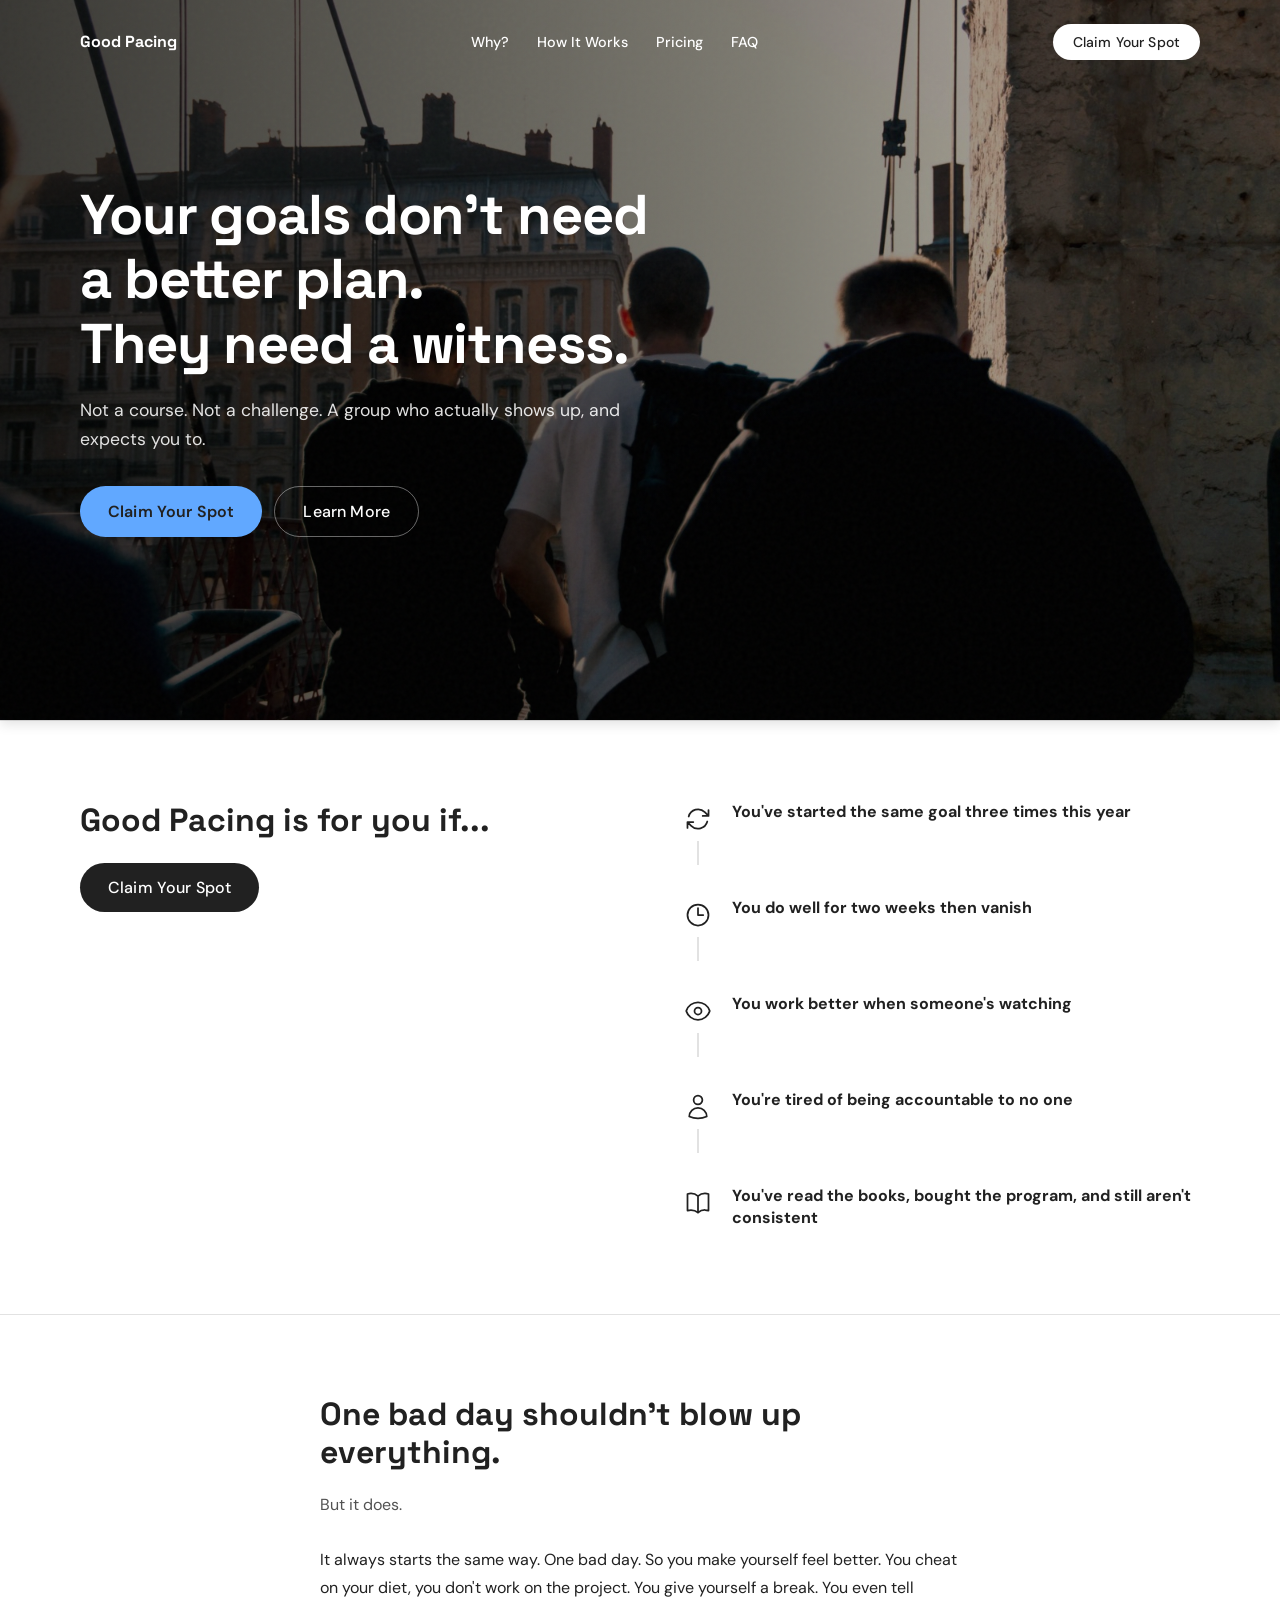
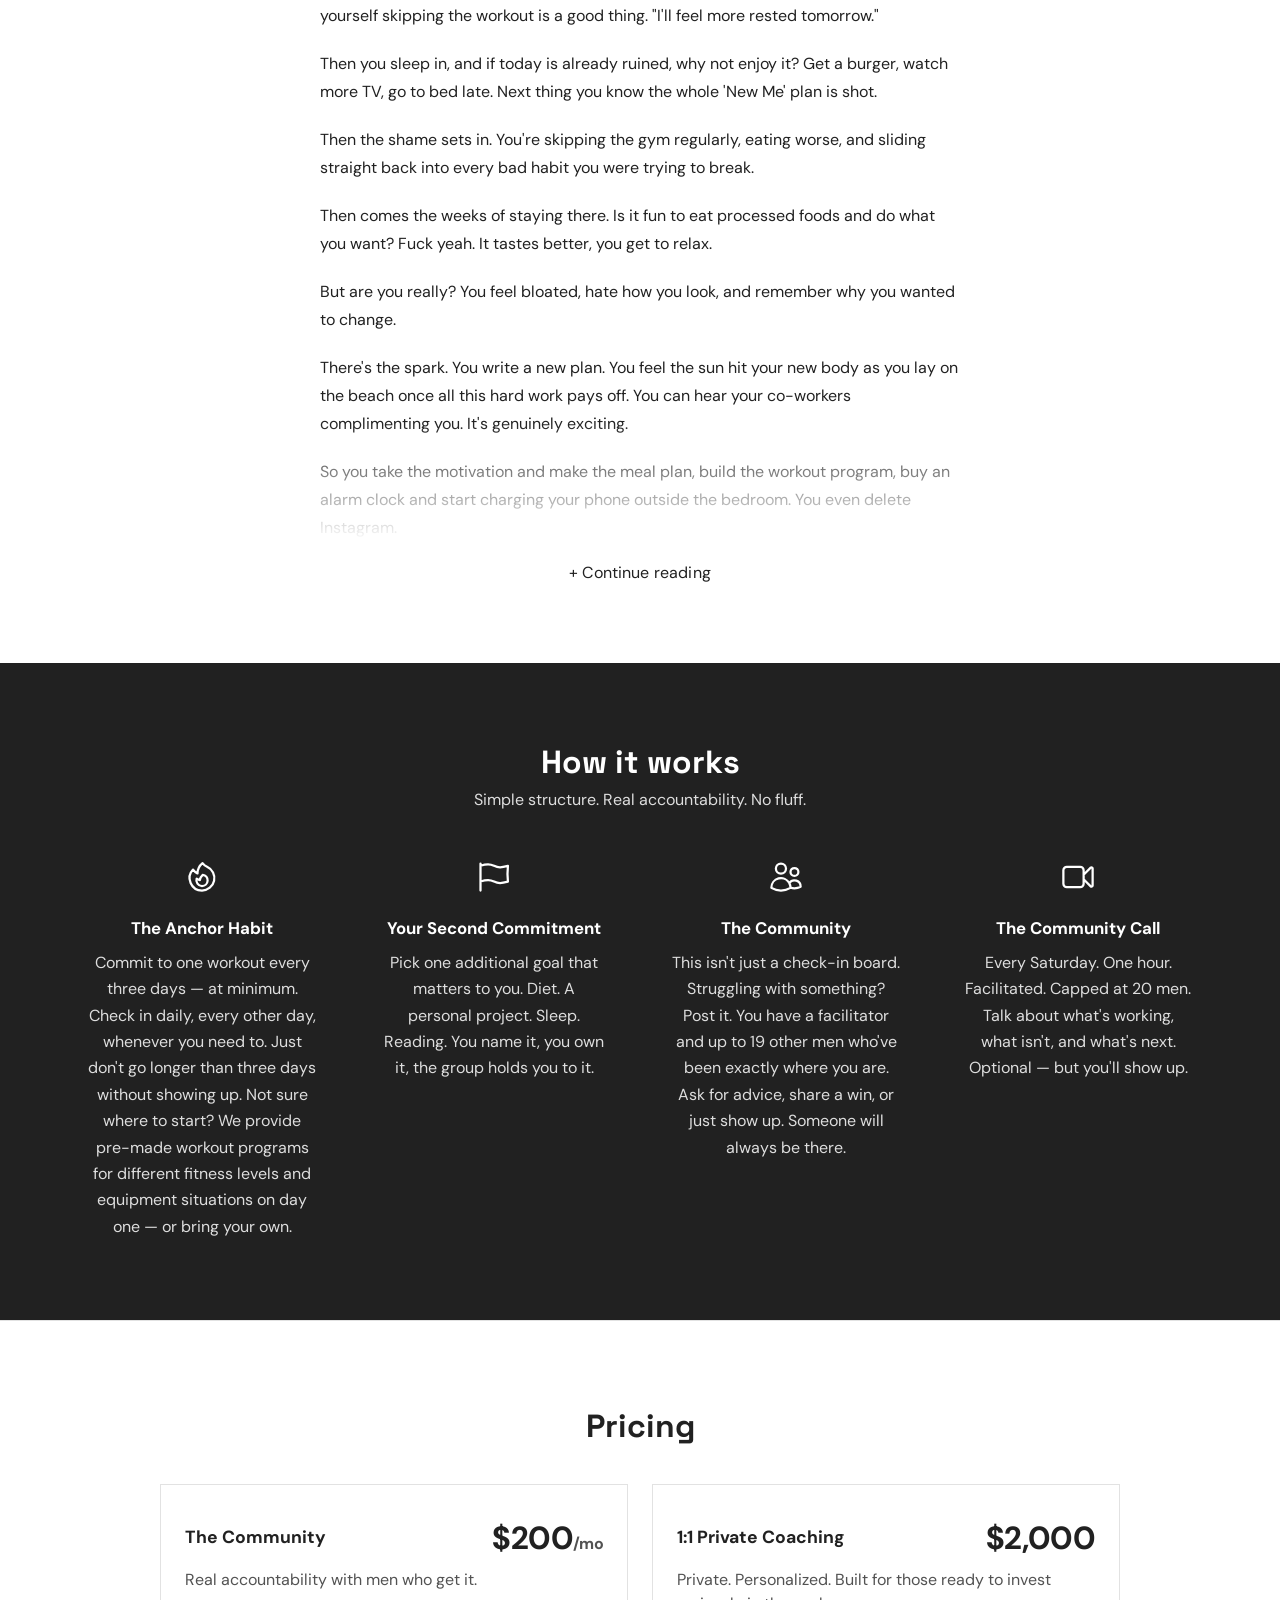
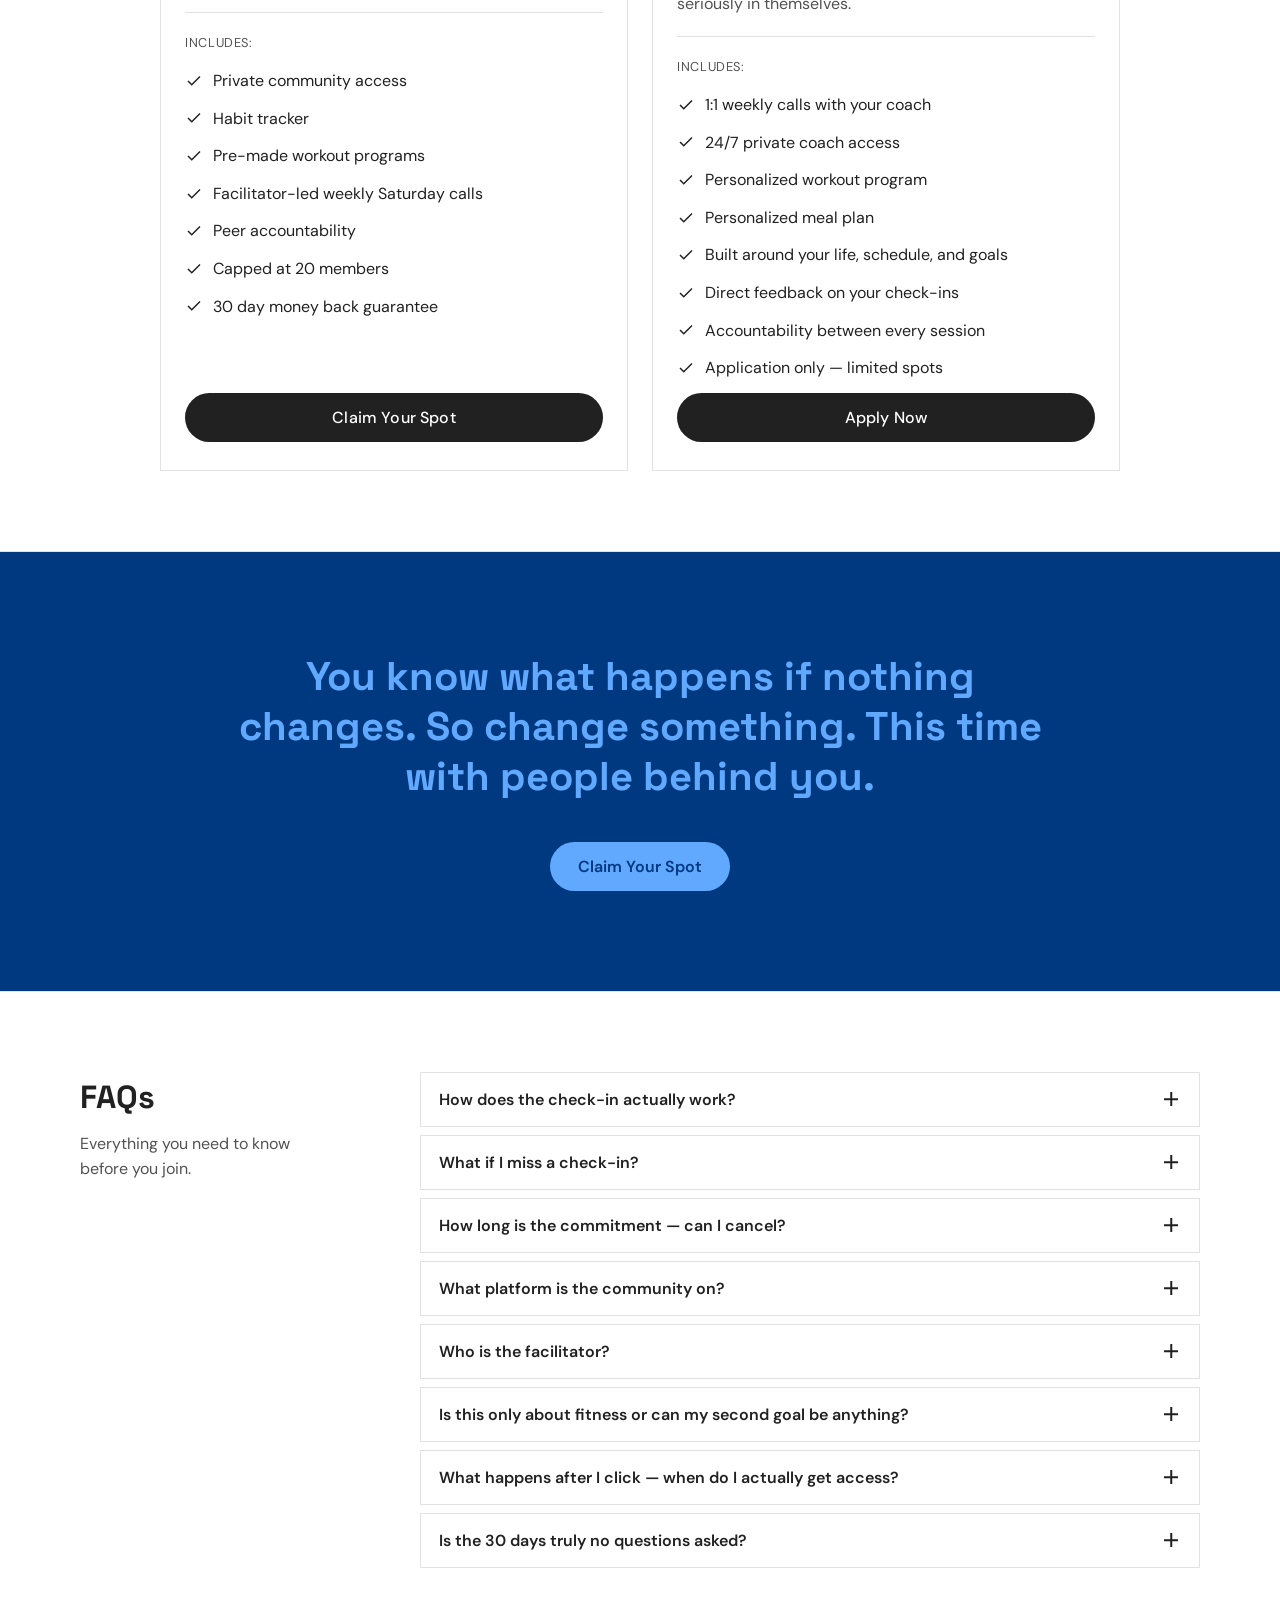
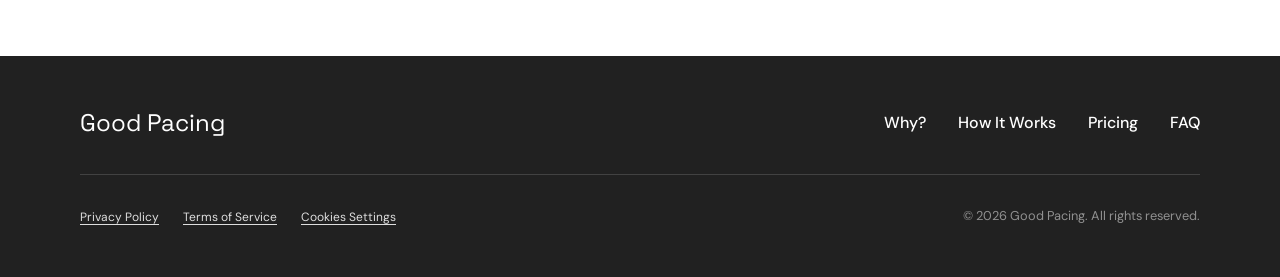
==== index.html @ cc2af232 "Optimize hero image for page speed - compressed desktop/mobile versions Co-Authored-By: Claude Sonne" ====
<!DOCTYPE html>
<html lang="en">
<head>
<meta charset="UTF-8">
<meta name="viewport" content="width=device-width, initial-scale=1.0">
<title>Good Pacing</title>
<link rel="preconnect" href="https://fonts.googleapis.com">
<link rel="preconnect" href="https://fonts.gstatic.com" crossorigin>
<link href="https://fonts.googleapis.com/css2?family=DM+Sans:wght@400;500;700&family=Space+Grotesk:wght@500;600;700&display=swap" rel="stylesheet">
<link rel="icon" type="image/svg+xml" href="favicon.svg">
<link rel="preload" as="image" href="resources/images/hero-mobile.jpg" media="(max-width: 767px)">
<link rel="preload" as="image" href="resources/images/hero-desktop.jpg" media="(min-width: 768px)">
<link rel="stylesheet" href="resources/css/styles.css">
<!-- Google tag (gtag.js) -->
<script async src="https://www.googletagmanager.com/gtag/js?id=G-M9TCWKXNFJ"></script>
<script>
  window.dataLayer = window.dataLayer || [];
  function gtag(){dataLayer.push(arguments);}
  gtag('js', new Date());
  gtag('config', 'G-M9TCWKXNFJ');
</script>
<!-- Meta Pixel Code -->
<script>
!function(f,b,e,v,n,t,s)
{if(f.fbq)return;n=f.fbq=function(){n.callMethod?
n.callMethod.apply(n,arguments):n.queue.push(arguments)};
if(!f._fbq)f._fbq=n;n.push=n;n.loaded=!0;n.version='2.0';
n.queue=[];t=b.createElement(e);t.async=!0;
t.src=v;s=b.getElementsByTagName(e)[0];
s.parentNode.insertBefore(t,s)}(window, document,'script',
'https://connect.facebook.net/en_US/fbevents.js');
fbq('init', '920883820652395');
fbq('track', 'PageView');
</script>
<noscript><img height="1" width="1" style="display:none"
src="https://www.facebook.com/tr?id=920883820652395&ev=PageView&noscript=1"
/></noscript>
<!-- End Meta Pixel Code -->
</head>
<body>

<!-- ========== NAV ========== -->
<nav class="navbar" id="navbar">
  <div class="navbar-inner">
    <div class="navbar-logo">Good Pacing</div>
    <ul class="navbar-links">
      <li><a href="#why">Why?</a></li>
      <li><a href="#how-it-works">How It Works</a></li>
      <li><a href="#pricing">Pricing</a></li>
      <li><a href="#faq">FAQ</a></li>
    </ul>
    <button class="btn-primary navbar-cta scroll-to-pricing">Claim Your Spot</button>
    <button class="navbar-hamburger" id="navHamburger" aria-label="Open menu">
      <span></span><span></span><span></span>
    </button>
  </div>
</nav>

<!-- ========== MOBILE NAV DRAWER ========== -->
<div class="nav-drawer" id="navDrawer">
  <button class="nav-drawer-close" id="navDrawerClose" aria-label="Close menu">
    <svg viewBox="0 0 24 24" fill="none" stroke="currentColor" stroke-width="2"><line x1="18" y1="6" x2="6" y2="18"/><line x1="6" y1="6" x2="18" y2="18"/></svg>
  </button>
  <ul class="nav-drawer-links">
    <li><a href="#why" class="nav-drawer-link">Why?</a></li>
    <li><a href="#how-it-works" class="nav-drawer-link">How It Works</a></li>
    <li><a href="#pricing" class="nav-drawer-link">Pricing</a></li>
    <li><a href="#faq" class="nav-drawer-link">FAQ</a></li>
  </ul>
</div>
<div class="nav-overlay" id="navOverlay"></div>

<!-- ========== HERO ========== -->
<section class="hero" id="top">
  <div class="hero-content">
    <h1>Your goals don't need a better plan.<br>They need a witness.</h1>
    <p>Not a course. Not a challenge. A group who actually shows up, and expects you to.</p>
    <div class="hero-buttons">
      <button class="btn-primary scroll-to-pricing">Claim Your Spot</button>
      <button class="btn-secondary">Learn More</button>
    </div>
  </div>
</section>

<!-- ========== THIS IS FOR YOU IF ========== -->
<section class="for-you">
  <div class="for-you-left">
    <h2>Good Pacing is for you if...</h2>
    <button class="btn-primary scroll-to-pricing">Claim Your Spot</button>
  </div>
  <div class="for-you-right">
  <div class="for-you-item">
    <div class="for-you-icon-col">
      <div class="for-you-icon">
        <svg viewBox="0 0 24 24" fill="none" stroke="currentColor" stroke-width="1.5"><path stroke-linecap="round" stroke-linejoin="round" d="M16.023 9.348h4.992v-.001M2.985 19.644v-4.992m0 0h4.992m-4.993 0l3.181 3.183a8.25 8.25 0 0013.803-3.7M4.031 9.865a8.25 8.25 0 0113.803-3.7l3.181 3.182m0-4.991v4.99"/></svg>
      </div>
      <div class="for-you-line"></div>
    </div>
    <div class="for-you-text">
      <h3>You've started the same goal three times this year</h3>
    </div>
  </div>

  <div class="for-you-item">
    <div class="for-you-icon-col">
      <div class="for-you-icon">
        <svg viewBox="0 0 24 24" fill="none" stroke="currentColor" stroke-width="1.5"><path stroke-linecap="round" stroke-linejoin="round" d="M12 6v6h4.5m4.5 0a9 9 0 11-18 0 9 9 0 0118 0z"/></svg>
      </div>
      <div class="for-you-line"></div>
    </div>
    <div class="for-you-text">
      <h3>You do well for two weeks then vanish</h3>
    </div>
  </div>

  <div class="for-you-item">
    <div class="for-you-icon-col">
      <div class="for-you-icon">
        <svg viewBox="0 0 24 24" fill="none" stroke="currentColor" stroke-width="1.5"><path stroke-linecap="round" stroke-linejoin="round" d="M2.036 12.322a1.012 1.012 0 010-.639C3.423 7.51 7.36 4.5 12 4.5c4.638 0 8.573 3.007 9.963 7.178.07.207.07.431 0 .639C20.577 16.49 16.64 19.5 12 19.5c-4.638 0-8.573-3.007-9.963-7.178z"/><path stroke-linecap="round" stroke-linejoin="round" d="M15 12a3 3 0 11-6 0 3 3 0 016 0z"/></svg>
      </div>
      <div class="for-you-line"></div>
    </div>
    <div class="for-you-text">
      <h3>You work better when someone's watching</h3>
    </div>
  </div>

  <div class="for-you-item">
    <div class="for-you-icon-col">
      <div class="for-you-icon">
        <svg viewBox="0 0 24 24" fill="none" stroke="currentColor" stroke-width="1.5"><path stroke-linecap="round" stroke-linejoin="round" d="M15.75 6a3.75 3.75 0 11-7.5 0 3.75 3.75 0 017.5 0zM4.501 20.118a7.5 7.5 0 0114.998 0A17.933 17.933 0 0112 21.75c-2.676 0-5.216-.584-7.499-1.632z"/></svg>
      </div>
      <div class="for-you-line"></div>
    </div>
    <div class="for-you-text">
      <h3>You're tired of being accountable to no one</h3>
    </div>
  </div>

  <div class="for-you-item">
    <div class="for-you-icon-col">
      <div class="for-you-icon">
        <svg viewBox="0 0 24 24" fill="none" stroke="currentColor" stroke-width="1.5"><path stroke-linecap="round" stroke-linejoin="round" d="M12 6.042A8.967 8.967 0 006 3.75c-1.052 0-2.062.18-3 .512v14.25A8.987 8.987 0 016 18c2.305 0 4.408.867 6 2.292m0-14.25a8.966 8.966 0 016-2.292c1.052 0 2.062.18 3 .512v14.25A8.987 8.987 0 0018 18a8.967 8.967 0 00-6 2.292m0-14.25v14.25"/></svg>
      </div>
    </div>
    <div class="for-you-text">
      <h3>You've read the books, bought the program, and still aren't consistent</h3>
    </div>
  </div>
  </div>
</section>

<!-- ========== LONG PAS ========== -->
<section class="pas" id="why">
  <h2>One bad day shouldn't blow up everything.</h2>
  <p class="pas-lead">But it does.</p>
  <div class="pas-body-wrap">
    <div class="pas-body">
      <p>It always starts the same way. One bad day. So you make yourself feel better. You cheat on your diet, you don't work on the project. You give yourself a break. You even tell yourself skipping the workout is a good thing. "I'll feel more rested tomorrow."</p>
      <p>Then you sleep in, and if today is already ruined, why not enjoy it? Get a burger, watch more TV, go to bed late. Next thing you know the whole 'New Me' plan is shot.</p>
      <p>Then the shame sets in. You're skipping the gym regularly, eating worse, and sliding straight back into every bad habit you were trying to break.</p>
      <p>Then comes the weeks of staying there. Is it fun to eat processed foods and do what you want? Fuck yeah. It tastes better, you get to relax.</p>
      <p>But are you really? You feel bloated, hate how you look, and remember why you wanted to change.</p>
      <p>There's the spark. You write a new plan. You feel the sun hit your new body as you lay on the beach once all this hard work pays off. You can hear your co-workers complimenting you. It's genuinely exciting.</p>
      <p>So you take the motivation and make the meal plan, build the workout program, buy an alarm clock and start charging your phone outside the bedroom. You even delete Instagram.</p>
    </div>
    <div class="pas-fade"></div>
  </div>
  <div class="pas-body-rest">
    <div class="pas-body">
      <p>You account for everything that derailed you last time. You didn't fail — you learned.</p>
      <p>It starts off great. You feel better, you're waking up early, you're reading more than ever and the scale is going down week by week. Then BOOM, your boss has a shit day and takes it out on you. Or you sleep in by accident. You celebrate too hard one weekend and can't workout. You get the flu. But surely it won't unravel again, you'll hop back on. But it does unravel, and you don't hop right back on.</p>
      <p>You collect pages of failed habit trackers, put the weight back on, lose the strength, have more self-help books than you'd ever admit. What did this 'New Plan' get you besides a deep animosity toward your own potential.</p>
      <p>You don't blame anyone else, you take responsibility, but that doesn't make the shame smaller. You're still angry. Still frustrated. Still on the same hamster wheel.</p>
      <p>And the worst part? If you got that spark again — and you will — will it be the same?</p>
      <p>The wheel doesn't stop because you try harder. You've proven that. It stops when you invest in yourself the right way. Not another program. Not another plan. A group that's in it with you — because they've been exactly where you are. You check in. You get called out. You help others do the same. Consistency stops being something you chase alone and starts being something you build together.</p>
    </div>
  </div>
  <button class="pas-read-more">+ Continue reading</button>
</section>

<!-- ========== HOW IT WORKS ========== -->
<section class="how-it-works" id="how-it-works">
  <h2>How it works</h2>
  <p>Simple structure. Real accountability. No fluff.</p>

  <div class="hiw-items">
  <div class="hiw-item">
    <div class="hiw-icon">
      <svg viewBox="0 0 24 24" fill="none" stroke="currentColor" stroke-width="1.5"><path stroke-linecap="round" stroke-linejoin="round" d="M15.362 5.214A8.252 8.252 0 0112 21 8.25 8.25 0 016.038 7.048 8.287 8.287 0 009 9.6a8.983 8.983 0 013.361-6.867 8.21 8.21 0 003 2.48z"/><path stroke-linecap="round" stroke-linejoin="round" d="M12 18a3.75 3.75 0 00.495-7.467 5.99 5.99 0 00-1.925 3.546 5.974 5.974 0 01-2.133-1A3.75 3.75 0 0012 18z"/></svg>
    </div>
    <h3>The Anchor Habit</h3>
    <p>Commit to one workout every three days — at minimum. Check in daily, every other day, whenever you need to. Just don't go longer than three days without showing up. Not sure where to start? We provide pre-made workout programs for different fitness levels and equipment situations on day one — or bring your own.</p>
  </div>

  <div class="hiw-item">
    <div class="hiw-icon">
      <svg viewBox="0 0 24 24" fill="none" stroke="currentColor" stroke-width="1.5"><path stroke-linecap="round" stroke-linejoin="round" d="M3 3v1.5M3 21v-6m0 0l2.77-.693a9 9 0 016.208.682l.108.054a9 9 0 006.086.71l3.114-.732a48.524 48.524 0 01-.005-10.499l-3.11.732a9 9 0 01-6.085-.711l-.108-.054a9 9 0 00-6.208-.682L3 4.5M3 15V4.5"/></svg>
    </div>
    <h3>Your Second Commitment</h3>
    <p>Pick one additional goal that matters to you. Diet. A personal project. Sleep. Reading. You name it, you own it, the group holds you to it.</p>
  </div>

  <div class="hiw-item">
    <div class="hiw-icon">
      <svg viewBox="0 0 24 24" fill="none" stroke="currentColor" stroke-width="1.5"><path stroke-linecap="round" stroke-linejoin="round" d="M15 19.128a9.38 9.38 0 002.625.372 9.337 9.337 0 004.121-.952 4.125 4.125 0 00-7.533-2.493M15 19.128v-.003c0-1.113-.285-2.16-.786-3.07M15 19.128v.106A12.318 12.318 0 018.624 21c-2.331 0-4.512-.645-6.374-1.766l-.001-.109a6.375 6.375 0 0111.964-3.07M12 6.375a3.375 3.375 0 11-6.75 0 3.375 3.375 0 016.75 0zm8.25 2.25a2.625 2.625 0 11-5.25 0 2.625 2.625 0 015.25 0z"/></svg>
    </div>
    <h3>The Community</h3>
    <p>This isn't just a check-in board. Struggling with something? Post it. You have a facilitator and up to 19 other men who've been exactly where you are. Ask for advice, share a win, or just show up. Someone will always be there.</p>
  </div>

  <div class="hiw-item">
    <div class="hiw-icon">
      <svg viewBox="0 0 24 24" fill="none" stroke="currentColor" stroke-width="1.5"><path stroke-linecap="round" d="M15.75 10.5l4.72-4.72a.75.75 0 011.28.53v11.38a.75.75 0 01-1.28.53l-4.72-4.72M4.5 18.75h9a2.25 2.25 0 002.25-2.25v-9a2.25 2.25 0 00-2.25-2.25h-9A2.25 2.25 0 002.25 7.5v9a2.25 2.25 0 002.25 2.25z"/></svg>
    </div>
    <h3>The Community Call</h3>
    <p>Every Saturday. One hour. Facilitated. Capped at 20 men. Talk about what's working, what isn't, and what's next. Optional — but you'll show up.</p>
  </div>
  </div>
</section>

<!-- ========== PRICING ========== -->
<section class="pricing" id="pricing">
  <h2>Pricing</h2>

  <div class="pricing-cards">
  <div class="pricing-card">
    <div class="pricing-card-header">
      <h3>The Community</h3>
      <div class="pricing-card-price">$200<span>/mo</span></div>
    </div>
    <p>Real accountability with men who get it.</p>
    <div class="pricing-divider"></div>
    <div class="includes-label">Includes:</div>
    <div class="pricing-feature">
      <svg viewBox="0 0 24 24" fill="none" stroke="currentColor" stroke-width="2"><polyline points="20 6 9 17 4 12"/></svg>
      Private community access
    </div>
    <div class="pricing-feature">
      <svg viewBox="0 0 24 24" fill="none" stroke="currentColor" stroke-width="2"><polyline points="20 6 9 17 4 12"/></svg>
      Habit tracker
    </div>
    <div class="pricing-feature">
      <svg viewBox="0 0 24 24" fill="none" stroke="currentColor" stroke-width="2"><polyline points="20 6 9 17 4 12"/></svg>
      Pre-made workout programs
    </div>
    <div class="pricing-feature">
      <svg viewBox="0 0 24 24" fill="none" stroke="currentColor" stroke-width="2"><polyline points="20 6 9 17 4 12"/></svg>
      Facilitator-led weekly Saturday calls
    </div>
    <div class="pricing-feature">
      <svg viewBox="0 0 24 24" fill="none" stroke="currentColor" stroke-width="2"><polyline points="20 6 9 17 4 12"/></svg>
      Peer accountability
    </div>
    <div class="pricing-feature">
      <svg viewBox="0 0 24 24" fill="none" stroke="currentColor" stroke-width="2"><polyline points="20 6 9 17 4 12"/></svg>
      Capped at 20 members
    </div>
    <div class="pricing-feature">
      <svg viewBox="0 0 24 24" fill="none" stroke="currentColor" stroke-width="2"><polyline points="20 6 9 17 4 12"/></svg>
      30 day money back guarantee
    </div>
    <button class="btn-primary" id="communityClaimBtn">Claim Your Spot</button>
  </div>

  <div class="pricing-card">
    <div class="pricing-card-header">
      <h3>1:1 Private Coaching</h3>
      <div class="pricing-card-price">$2,000</div>
    </div>
    <p>Private. Personalized. Built for those ready to invest seriously in themselves.</p>
    <div class="pricing-divider"></div>
    <div class="includes-label">Includes:</div>
    <div class="pricing-feature">
      <svg viewBox="0 0 24 24" fill="none" stroke="currentColor" stroke-width="2"><polyline points="20 6 9 17 4 12"/></svg>
      1:1 weekly calls with your coach
    </div>
    <div class="pricing-feature">
      <svg viewBox="0 0 24 24" fill="none" stroke="currentColor" stroke-width="2"><polyline points="20 6 9 17 4 12"/></svg>
      24/7 private coach access
    </div>
    <div class="pricing-feature">
      <svg viewBox="0 0 24 24" fill="none" stroke="currentColor" stroke-width="2"><polyline points="20 6 9 17 4 12"/></svg>
      Personalized workout program
    </div>
    <div class="pricing-feature">
      <svg viewBox="0 0 24 24" fill="none" stroke="currentColor" stroke-width="2"><polyline points="20 6 9 17 4 12"/></svg>
      Personalized meal plan
    </div>
    <div class="pricing-feature">
      <svg viewBox="0 0 24 24" fill="none" stroke="currentColor" stroke-width="2"><polyline points="20 6 9 17 4 12"/></svg>
      Built around your life, schedule, and goals
    </div>
    <div class="pricing-feature">
      <svg viewBox="0 0 24 24" fill="none" stroke="currentColor" stroke-width="2"><polyline points="20 6 9 17 4 12"/></svg>
      Direct feedback on your check-ins
    </div>
    <div class="pricing-feature">
      <svg viewBox="0 0 24 24" fill="none" stroke="currentColor" stroke-width="2"><polyline points="20 6 9 17 4 12"/></svg>
      Accountability between every session
    </div>
    <div class="pricing-feature">
      <svg viewBox="0 0 24 24" fill="none" stroke="currentColor" stroke-width="2"><polyline points="20 6 9 17 4 12"/></svg>
      Application only — limited spots
    </div>
    <button class="btn-primary" id="coachingApplyBtn">Apply Now</button>
  </div>
  </div>
</section>

<!-- ========== FINAL CTA ========== -->
<section class="final-cta">
  <div class="final-cta-inner">
    <h2>You know what happens if nothing changes. So change something. This time with people behind you.</h2>
    <div class="final-cta-buttons">
      <button class="btn-cta" id="ctaClaimBtn">Claim Your Spot</button>
      <button class="btn-cta-secondary">Learn More</button>
    </div>
  </div>
</section>

<!-- ========== FAQ ========== -->
<section class="faq" id="faq">
  <div class="faq-left">
    <h2>FAQs</h2>
    <p>Everything you need to know before you join.</p>
  </div>
  <div class="faq-right">
  <div class="faq-item">
    <button class="faq-question">
      How does the check-in actually work?
      <span class="faq-icon"></span>
    </button>
    <div class="faq-answer">
      <p>You post in the private community every three days — minimum. Share your workout, your progress on your second goal, or just show up. Daily check-ins are encouraged.</p>
    </div>
  </div>

  <div class="faq-item">
    <button class="faq-question">
      What if I miss a check-in?
      <span class="faq-icon"></span>
    </button>
    <div class="faq-answer">
      <p>Someone will notice. That's the point. The facilitator and your peers will call it out — not to shame you, but because that's what you signed up for.</p>
    </div>
  </div>

  <div class="faq-item">
    <button class="faq-question">
      How long is the commitment — can I cancel?
      <span class="faq-icon"></span>
    </button>
    <div class="faq-answer">
      <p>Month to month. No contracts. Cancel anytime. We do ask that you give it a real shot before you decide.</p>
    </div>
  </div>

  <div class="faq-item">
    <button class="faq-question">
      What platform is the community on?
      <span class="faq-icon"></span>
    </button>
    <div class="faq-answer">
      <p>A private community platform. Details shared on day one after you join.</p>
    </div>
  </div>

  <div class="faq-item">
    <button class="faq-question">
      Who is the facilitator?
      <span class="faq-icon"></span>
    </button>
    <div class="faq-answer">
      <p>A real person — not a bot, not an algorithm. Details on your facilitator are shared when your cohort opens.</p>
    </div>
  </div>

  <div class="faq-item">
    <button class="faq-question">
      Is this only about fitness or can my second goal be anything?
      <span class="faq-icon"></span>
    </button>
    <div class="faq-answer">
      <p>Fitness is the anchor habit. Your second goal is entirely yours — diet, a project, reading, sleep, whatever matters most to you right now.</p>
    </div>
  </div>

  <div class="faq-item">
    <button class="faq-question">
      What happens after I click — when do I actually get access?
      <span class="faq-icon"></span>
    </button>
    <div class="faq-answer">
      <p>You'll be added to the waitlist and contacted personally when the next cohort opens.</p>
    </div>
  </div>

  <div class="faq-item">
    <button class="faq-question">
      Is the 30 days truly no questions asked?
      <span class="faq-icon"></span>
    </button>
    <div class="faq-answer">
      <p>Yes. If it's not for you in the first 30 days, we'll refund you. No hoops.</p>
    </div>
  </div>

  </div>
</section>

<!-- ========== FOOTER ========== -->
<footer class="footer">
  <div class="footer-top">
    <div class="footer-logo">Good Pacing</div>
    <ul class="footer-links">
      <li><a href="#why">Why?</a></li>
      <li><a href="#how-it-works">How It Works</a></li>
      <li><a href="#pricing">Pricing</a></li>
      <li><a href="#faq">FAQ</a></li>
    </ul>

  </div>
  <div class="footer-divider"></div>
  <div class="footer-bottom">
    <ul class="footer-legal">
      <li><a href="#">Privacy Policy</a></li>
      <li><a href="#">Terms of Service</a></li>
      <li><a href="#">Cookies Settings</a></li>
    </ul>
    <p class="footer-copy">&copy; 2026 Good Pacing. All rights reserved.</p>
  </div>
</footer>

<!-- ========== COACHING MODAL ========== -->
<div class="modal-overlay" id="coachingModal">
  <div class="modal modal-coaching">
    <button class="modal-close" id="coachingModalClose">
      <svg viewBox="0 0 24 24" fill="none" stroke="currentColor" stroke-width="2"><line x1="18" y1="6" x2="6" y2="18"/><line x1="6" y1="6" x2="18" y2="18"/></svg>
    </button>
    <h3>Apply for Private Coaching.</h3>
    <p>Limited spots. We read every application personally.</p>
    <form action="https://api.web3forms.com/submit" method="POST" autocomplete="on" id="coachingForm">
      <input type="hidden" name="access_key" value="c76031ee-f8f4-4cf1-8cc1-f2952a7b16fe">
      <input type="hidden" name="redirect" value="https://www.goodpacing.com/thank-you.html">
      <div class="modal-name-row">
        <input type="text" name="first_name" placeholder="First name" autocomplete="given-name" required>
        <input type="text" name="last_name" placeholder="Last name" autocomplete="family-name" required>
      </div>
      <input type="email" name="email" placeholder="Email" autocomplete="email" required>
      <input type="tel" name="phone" placeholder="Phone" pattern="[\+\d][\d\s\-\(\)]{6,19}" title="Enter a valid phone number" autocomplete="tel" required>
      <input type="hidden" name="date_of_birth" id="dobCombined">
      <div class="modal-dob-row">
        <select id="dobDay" autocomplete="bday-day" required>
          <option value="" disabled selected>Day</option>
        </select>
        <select id="dobMonth" autocomplete="bday-month" required>
          <option value="" disabled selected>Month</option>
          <option>January</option><option>February</option><option>March</option>
          <option>April</option><option>May</option><option>June</option>
          <option>July</option><option>August</option><option>September</option>
          <option>October</option><option>November</option><option>December</option>
        </select>
        <select id="dobYear" autocomplete="bday-year" required>
          <option value="" disabled selected>Year</option>
        </select>
      </div>
      <input type="text" name="city" placeholder="City" autocomplete="address-level2" required>
      <label class="modal-label">What's the biggest thing holding you back right now?</label>
      <textarea name="holding_back" required></textarea>
      <label class="modal-label">What have you already tried and why didn't it stick?</label>
      <textarea name="already_tried" required></textarea>
      <label class="modal-label">What would success look like for you in 90 days?</label>
      <textarea name="success_90_days" required></textarea>
      <label class="modal-label">How committed are you on a scale of 1–10, and why didn't you pick a lower number?</label>
      <textarea name="commitment" required></textarea>
      <button type="submit" class="btn-primary">Submit Application</button>
    </form>
  </div>
</div>

<!-- ========== WAITLIST MODAL ========== -->
<div class="modal-overlay" id="waitlistModal">
  <div class="modal">
    <button class="modal-close" id="modalClose">
      <svg viewBox="0 0 24 24" fill="none" stroke="currentColor" stroke-width="2"><line x1="18" y1="6" x2="6" y2="18"/><line x1="6" y1="6" x2="18" y2="18"/></svg>
    </button>
    <div class="modal-form" id="modalForm">
      <h3>This cohort is full.</h3>
      <p>We're intentional with who we bring in — leave your details and you're first to know when we open again.</p>
      <form action="https://api.web3forms.com/submit" method="POST">
        <input type="hidden" name="access_key" value="a3724c7a-2ac0-4465-bc12-401c8fb7e119">
        <input type="hidden" name="redirect" value="https://www.goodpacing.com/thank-you.html">
        <input type="text" name="name" placeholder="Your name" autocomplete="name" required>
        <input type="email" name="email" placeholder="Your email" autocomplete="email" required>
        <button type="submit" class="btn-primary">Join the Waitlist</button>
      </form>
    </div>
  </div>
</div>

<script>
  // PAS read more
  const pasReadMore = document.querySelector('.pas-read-more');
  const pasBodyRest = document.querySelector('.pas-body-rest');
  const pasFade = document.querySelector('.pas-fade');
  if (pasReadMore && pasBodyRest) {
    pasReadMore.addEventListener('click', () => {
      pasBodyRest.classList.add('visible');
      pasFade.style.display = 'none';
      pasReadMore.classList.add('hidden');
    });
  }

  // FAQ accordion
  document.querySelectorAll('.faq-question').forEach(btn => {
    btn.addEventListener('click', () => {
      const item = btn.parentElement;
      const wasOpen = item.classList.contains('open');
      // Close all
      document.querySelectorAll('.faq-item').forEach(i => i.classList.remove('open'));
      // Toggle current
      if (!wasOpen) item.classList.add('open');
    });
  });

  // DOB dropdowns
  const dobDay = document.getElementById('dobDay');
  const dobMonth = document.getElementById('dobMonth');
  const dobYear = document.getElementById('dobYear');
  const dobCombined = document.getElementById('dobCombined');

  for (let d = 1; d <= 31; d++) {
    const o = document.createElement('option');
    o.textContent = d;
    dobDay.appendChild(o);
  }
  const currentYear = new Date().getFullYear();
  for (let y = currentYear - 18; y >= 1940; y--) {
    const o = document.createElement('option');
    o.textContent = y;
    dobYear.appendChild(o);
  }

  document.querySelector('#coachingModal form').addEventListener('submit', () => {
    dobCombined.value = `${dobDay.value} ${dobMonth.value} ${dobYear.value}`;
  });

  // Coaching modal
  const coachingModal = document.getElementById('coachingModal');
  const coachingModalClose = document.getElementById('coachingModalClose');

  let coachingSubmitted = false;
  document.querySelector('#coachingModal form').addEventListener('submit', () => { coachingSubmitted = true; });

  document.getElementById('coachingApplyBtn').addEventListener('click', () => {
    coachingModal.classList.add('active');
    coachingSubmitted = false;
    document.body.style.overflow = 'hidden';
    gtag('event', 'application_started', { event_category: 'coaching' });
  });

  function closeCoachingModal() {
    if (!coachingSubmitted) gtag('event', 'form_abandon', { event_category: 'coaching' });
    coachingModal.classList.remove('active');
    document.body.style.overflow = '';
  }

  coachingModalClose.addEventListener('click', closeCoachingModal);

  coachingModal.addEventListener('click', (e) => {
    if (e.target === coachingModal) closeCoachingModal();
  });

  // Waitlist modal
  const modal = document.getElementById('waitlistModal');
  const modalForm = document.getElementById('modalForm');
  const modalClose = document.getElementById('modalClose');

  document.querySelectorAll('.scroll-to-pricing').forEach(btn => {
    btn.addEventListener('click', () => {
      document.getElementById('pricing').scrollIntoView({ behavior: 'smooth' });
    });
  });

  let waitlistSubmitted = false;
  document.querySelector('#waitlistModal form').addEventListener('submit', () => { waitlistSubmitted = true; });

  function openWaitlistModal() {
    modal.classList.add('active');
    modalForm.classList.remove('hidden');
    waitlistSubmitted = false;
    document.body.style.overflow = 'hidden';
  }

  function closeWaitlistModal() {
    if (!waitlistSubmitted) gtag('event', 'form_abandon', { event_category: 'waitlist' });
    modal.classList.remove('active');
    document.body.style.overflow = '';
  }

  document.getElementById('communityClaimBtn').addEventListener('click', openWaitlistModal);
  document.getElementById('ctaClaimBtn').addEventListener('click', openWaitlistModal);

  modalClose.addEventListener('click', closeWaitlistModal);

  modal.addEventListener('click', (e) => {
    if (e.target === modal) closeWaitlistModal();
  });

  // Smooth scroll for Learn More
  document.querySelector('.btn-secondary')?.addEventListener('click', () => {
    document.querySelector('.for-you')?.scrollIntoView({ behavior: 'smooth' });
  });

  // Navbar: transparent over hero, pill when scrolled
  const navbar = document.getElementById('navbar');
  const heroSection = document.getElementById('top');
  function updateNavbar() {
    if (window.scrollY > 120) {
      navbar.classList.add('scrolled');
    } else {
      navbar.classList.remove('scrolled');
    }
  }
  window.addEventListener('scroll', updateNavbar, { passive: true });
  updateNavbar();

  // Mobile nav drawer
  const navHamburger = document.getElementById('navHamburger');
  const navDrawer = document.getElementById('navDrawer');
  const navDrawerClose = document.getElementById('navDrawerClose');
  const navOverlay = document.getElementById('navOverlay');

  function openDrawer() {
    navDrawer.classList.add('open');
    navOverlay.classList.add('open');
    document.body.style.overflow = 'hidden';
  }
  function closeDrawer() {
    navDrawer.classList.remove('open');
    navOverlay.classList.remove('open');
    document.body.style.overflow = '';
  }

  navHamburger.addEventListener('click', openDrawer);
  navDrawerClose.addEventListener('click', closeDrawer);
  navOverlay.addEventListener('click', closeDrawer);
  document.querySelectorAll('.nav-drawer-link, .nav-drawer-cta').forEach(el => {
    el.addEventListener('click', closeDrawer);
  });
</script>

</body>
</html>
---- resources/css/styles.css ----
/* ========== RESET & VARIABLES ========== */
*, *::before, *::after {
  margin: 0;
  padding: 0;
  box-sizing: border-box;
}

:root {
  --black: #212121;
  --white: #ffffff;
  --gray-50: #f7f7f7;
  --gray-100: #f0f0f0;
  --gray-200: #e2e2e2;
  --gray-400: #a3a3a3;
  --gray-600: #525252;
  --gray-800: #003980;
  --indigo: #003980;
  --light-blue: #61a8ff;
  --font-body: 'DM Sans', sans-serif;
  --font-display: 'Space Grotesk', sans-serif;
  --max-width: 430px;
}

html {
  font-size: 16px;
  -webkit-font-smoothing: antialiased;
  -moz-osx-font-smoothing: grayscale;
  overflow-x: hidden;
}

body {
  font-family: var(--font-body);
  color: var(--black);
  background: var(--white);
  max-width: var(--max-width);
  margin: 0 auto;
  line-height: 1.6;
}

/* ========== BUTTONS ========== */
.btn-primary {
  background: var(--black);
  color: var(--white);
  border: none;
  padding: 14px 28px;
  font-size: 1rem;
  font-family: var(--font-body);
  font-weight: 500;
  cursor: pointer;
  transition: opacity 0.2s;
  letter-spacing: 0.01em;
  border-radius: 999px;
}

.btn-primary:hover { opacity: 0.8; }

.btn-secondary {
  background: var(--black);
  color: var(--white);
  border: 1.5px solid var(--black);
  padding: 14px 28px;
  font-size: 1rem;
  font-family: var(--font-body);
  font-weight: 500;
  cursor: pointer;
  transition: opacity 0.2s;
  letter-spacing: 0.01em;
  border-radius: 999px;
}

.btn-secondary:hover { opacity: 0.8; }

/* ========== NAVBAR ========== */
.navbar {
  position: relative;
  z-index: 100;
  width: 100vw;
  margin-left: calc(50% - 50vw);
}

.navbar-inner {
  display: flex;
  align-items: center;
  justify-content: space-between;
  padding: 0 24px;
  height: 56px;
  background: transparent;
}

.navbar-logo {
  font-family: var(--font-display);
  font-size: 1rem;
  font-weight: 700;
  color: var(--white);
  font-style: normal;
  white-space: nowrap;
}

.navbar-links {
  display: none;
}

.navbar-cta {
  display: none;
}

.navbar-hamburger {
  background: none;
  border: none;
  cursor: pointer;
  display: flex;
  flex-direction: column;
  gap: 5px;
  padding: 4px;
}

.navbar-hamburger span {
  display: block;
  width: 20px;
  height: 2px;
  background: var(--white);
  border-radius: 2px;
}

/* Mobile drawer */
.nav-drawer {
  position: fixed;
  inset: 0;
  width: 100%;
  height: 100%;
  background: var(--white);
  z-index: 200;
  padding: 80px 32px 40px;
  opacity: 0;
  pointer-events: none;
  transition: opacity 0.25s ease;
  display: flex;
  flex-direction: column;
  justify-content: center;
}

.nav-drawer.open {
  opacity: 1;
  pointer-events: all;
}

.nav-drawer-close {
  position: absolute;
  top: 16px;
  right: 16px;
  background: none;
  border: none;
  cursor: pointer;
  padding: 4px;
}

.nav-drawer-close svg {
  width: 22px;
  height: 22px;
}

.nav-drawer-links {
  list-style: none;
  margin-bottom: 40px;
}

.nav-drawer-links li {
  border-bottom: 1px solid var(--gray-100);
}

.nav-drawer-link {
  display: block;
  padding: 20px 0;
  font-size: 1.8rem;
  font-family: var(--font-display);
  font-weight: 700;
  color: var(--black);
  text-decoration: none;
}

.nav-drawer-cta {
  width: 100%;
  text-align: center;
}

.nav-overlay {
  display: none;
}

/* ========== HERO ========== */
.hero {
  padding: 100px 24px 64px;
  text-align: center;
  background:
    linear-gradient(to right, rgba(0,0,0,0.78) 0%, rgba(0,0,0,0.5) 60%, rgba(0,0,0,0.2) 100%),
    url('../images/hero-mobile.jpg') center/cover no-repeat;
  width: 100vw;
  margin-left: calc(50% - 50vw);
  margin-top: -56px;
  position: relative;
  box-shadow: 0 4px 12px rgba(0,0,0,0.12);
}

.hero::after {
  content: '';
  position: absolute;
  inset: 0;
  background-image: url("data:image/svg+xml,%3Csvg viewBox='0 0 200 200' xmlns='http://www.w3.org/2000/svg'%3E%3Cfilter id='n'%3E%3CfeTurbulence type='fractalNoise' baseFrequency='0.75' numOctaves='4' stitchTiles='stitch'/%3E%3C/filter%3E%3Crect width='100%25' height='100%25' filter='url(%23n)'/%3E%3C/svg%3E");
  opacity: 0.03;
  pointer-events: none;
  z-index: 1;
}

.hero-content {
  position: relative;
  z-index: 2;
}

.hero h1 {
  font-family: var(--font-display);
  font-size: 2.25rem;
  line-height: 1.15;
  letter-spacing: -0.02em;
  margin-bottom: 20px;
  font-weight: 700;
  color: var(--white);
}

.hero p {
  font-size: 1rem;
  color: rgba(255, 255, 255, 0.88);
  line-height: 1.65;
  margin-bottom: 32px;
  padding: 0;
}

.hero-buttons {
  display: flex;
  justify-content: center;
  gap: 12px;
}

.hero-buttons .btn-primary,
.hero-buttons .btn-secondary {
  padding: 10px 20px !important;
  font-size: 0.9rem !important;
}

.hero-buttons .btn-primary {
  background: var(--light-blue);
  color: var(--black);
  font-weight: 600;
}

.hero-buttons .btn-secondary {
  background: transparent;
  color: var(--white);
  border: 1.5px solid rgba(255, 255, 255, 0.4);
}

.hero-buttons .btn-secondary:hover {
  background: rgba(255, 255, 255, 0.1);
}

/* ========== THIS IS FOR YOU IF ========== */
.for-you {
  padding: 56px 24px;
  border-top: 1px solid var(--gray-200);
}

.for-you h2 {
  font-family: var(--font-display);
  font-size: 2rem;
  font-weight: 700;
  margin-bottom: 36px;
  line-height: 1.2;
}

.for-you-left .btn-primary {
  display: none;
}

.for-you-item {
  display: flex;
  gap: 16px;
  align-items: flex-start;
  padding: 0 0 32px 0;
  position: relative;
}

.for-you-item:last-child { padding-bottom: 0; }

.for-you-icon-col {
  display: flex;
  flex-direction: column;
  align-items: center;
  flex-shrink: 0;
  gap: 0;
}

.for-you-icon {
  width: 36px;
  height: 36px;
  flex-shrink: 0;
  display: flex;
  align-items: center;
  justify-content: center;
}

.for-you-icon svg {
  width: 28px;
  height: 28px;
}

.for-you-line {
  width: 2px;
  flex: 1;
  background: var(--gray-200);
  min-height: 24px;
  margin-top: 4px;
}

.for-you-item:last-child .for-you-line {
  display: none;
}

.for-you-text h3 {
  font-size: 1rem;
  font-weight: 700;
  margin-bottom: 4px;
  line-height: 1.4;
}

.for-you-text p {
  font-size: 1rem;
  color: var(--gray-600);
  line-height: 1.6;
}

/* ========== LONG PAS ========== */
.pas {
  padding: 56px 24px;
  border-top: 1px solid var(--gray-200);
}

.pas h2 {
  font-family: var(--font-display);
  font-size: 2rem;
  font-weight: 700;
  margin-bottom: 20px;
  line-height: 1.2;
}

.pas-lead {
  font-size: 1rem;
  color: var(--gray-600);
  margin-bottom: 28px;
  line-height: 1.65;
}

.pas-body p {
  font-size: 1rem;
  color: var(--black);
  line-height: 1.75;
  margin-bottom: 20px;
}

.pas-body p:last-child {
  margin-bottom: 0;
}

.pas-body-wrap {
  position: relative;
}

.pas-fade {
  position: absolute;
  bottom: 0;
  left: 0;
  right: 0;
  height: 120px;
  background: linear-gradient(to bottom, transparent, var(--white));
  pointer-events: none;
}

.pas-body-rest {
  display: none;
}

.pas-body-rest.visible {
  display: block;
  margin-top: 20px;
}

.pas-read-more {
  display: block;
  width: 100%;
  background: none;
  border: none;
  font-family: var(--font-body);
  font-size: 1rem;
  color: var(--black);
  text-align: center;
  padding: 20px 0 0;
  cursor: pointer;
  letter-spacing: 0.01em;
}

.pas-read-more.hidden {
  display: none;
}

/* ========== HOW IT WORKS ========== */
.how-it-works {
  padding: 56px 24px;
  text-align: center;
  background: var(--black);
  width: 100vw;
  margin-left: calc(50% - 50vw);
}

.how-it-works h2 {
  font-family: var(--font-display);
  font-size: 2rem;
  font-weight: 700;
  margin-bottom: 6px;
  line-height: 1.2;
  color: var(--white);
}

.how-it-works > p {
  font-size: 1rem;
  color: rgba(255, 255, 255, 0.85);
  margin-bottom: 40px;
}

.hiw-item {
  margin-bottom: 40px;
}

.hiw-item:last-child { margin-bottom: 0; }

.hiw-icon {
  width: 48px;
  height: 48px;
  margin: 0 auto 14px;
  display: flex;
  align-items: center;
  justify-content: center;
  color: var(--white);
}

.hiw-icon svg {
  width: 36px;
  height: 36px;
}

.hiw-item h3 {
  font-size: 1.05rem;
  font-weight: 700;
  margin-bottom: 8px;
  color: var(--white);
}

.hiw-item p {
  font-size: 1rem;
  color: rgba(255, 255, 255, 0.85);
  line-height: 1.65;
  padding: 0 8px;
}

/* ========== PRICING ========== */
.pricing {
  padding: 56px 24px;
  text-align: center;
  border-top: 1px solid var(--gray-200);
}

.pricing > h2 {
  font-family: var(--font-display);
  font-size: 2rem;
  font-weight: 700;
  margin-bottom: 32px;
}

.pricing-card {
  border: 1.5px solid var(--gray-200);
  padding: 28px 24px;
  text-align: left;
  margin-bottom: 20px;
}

.pricing-card-header {
  display: flex;
  align-items: center;
  justify-content: space-between;
  margin-bottom: 4px;
}

.pricing-card-icon {
  width: 36px;
  height: 36px;
  display: flex;
  align-items: center;
  justify-content: center;
}

.pricing-card-icon svg {
  width: 28px;
  height: 28px;
}

.pricing-card-price {
  font-size: 2rem;
  font-weight: 700;
  letter-spacing: -0.02em;
}

.pricing-card-price span {
  font-size: 1rem;
  font-weight: 700;
  color: var(--gray-600);
}

.pricing-card h3 {
  font-size: 1.1rem;
  font-weight: 700;
  margin-bottom: 4px;
}

.pricing-card > p {
  font-size: 1rem;
  color: var(--gray-600);
  margin-bottom: 20px;
  line-height: 1.5;
}

.pricing-divider {
  height: 1px;
  background: var(--gray-200);
  margin-bottom: 20px;
}

.pricing-card .includes-label {
  font-size: 0.8rem;
  color: var(--gray-600);
  margin-bottom: 14px;
  text-transform: uppercase;
  letter-spacing: 0.05em;
}

.pricing-feature {
  display: flex;
  align-items: center;
  gap: 10px;
  margin-bottom: 12px;
  font-size: 1rem;
}

.pricing-feature svg {
  width: 18px;
  height: 18px;
  flex-shrink: 0;
  color: var(--black);
}

.pricing-card .btn-primary,
.pricing-card .btn-secondary {
  width: 100%;
  margin-top: 24px;
  text-align: center;
}

/* ========== FINAL CTA ========== */
.final-cta {
  background: var(--indigo);
  padding: 56px 0;
  text-align: center;
  border-top: 1px solid var(--gray-200);
  width: 100vw;
  margin-left: calc(50% - 50vw);
}

.final-cta-inner {
  max-width: 900px;
  margin: 0 auto;
  padding: 0 24px;
}

.final-cta h2 {
  font-family: var(--font-display);
  font-size: 1.9rem;
  font-weight: 700;
  color: var(--light-blue);
  line-height: 1.25;
  margin-bottom: 28px;
}

.final-cta .btn-cta {
  background: var(--light-blue);
  color: var(--indigo);
  border: none;
  padding: 14px 28px;
  font-size: 1rem;
  font-family: var(--font-body);
  font-weight: 600;
  cursor: pointer;
  transition: opacity 0.2s;
  border-radius: 999px;
}

.final-cta .btn-cta:hover { opacity: 0.9; }

/* ========== FAQ ========== */
.faq {
  padding: 56px 24px;
  border-top: 1px solid var(--gray-200);
}

.faq-left h2 {
  font-family: var(--font-display);
  font-size: 2rem;
  font-weight: 700;
  margin-bottom: 6px;
}

.faq-left > p {
  font-size: 1rem;
  color: var(--gray-600);
  margin-bottom: 32px;
  line-height: 1.6;
}

.faq-item {
  border: 1.5px solid var(--gray-200);
  margin-bottom: 8px;
  overflow: hidden;
}

.faq-question {
  display: flex;
  justify-content: space-between;
  align-items: center;
  padding: 16px 18px;
  cursor: pointer;
  background: var(--white);
  border: none;
  width: 100%;
  text-align: left;
  font-family: var(--font-body);
  font-size: 1rem;
  font-weight: 600;
  color: var(--black);
  gap: 12px;
}

.faq-question:hover { background: var(--gray-50); }

.faq-icon {
  width: 20px;
  height: 20px;
  flex-shrink: 0;
  position: relative;
  transition: transform 0.3s ease;
}

.faq-icon::before,
.faq-icon::after {
  content: '';
  position: absolute;
  background: var(--black);
  top: 50%;
  left: 50%;
  transform: translate(-50%, -50%);
  transition: transform 0.3s ease;
}

.faq-icon::before {
  width: 14px;
  height: 1.5px;
}

.faq-icon::after {
  width: 1.5px;
  height: 14px;
}

.faq-item.open .faq-icon::after {
  transform: translate(-50%, -50%) rotate(90deg);
  opacity: 0;
}

.faq-answer {
  max-height: 0;
  overflow: hidden;
  transition: max-height 0.35s ease, padding 0.35s ease;
  padding: 0 18px;
}

.faq-item.open .faq-answer {
  max-height: 300px;
  padding: 0 18px 18px;
}

.faq-answer p {
  font-size: 1rem;
  color: var(--gray-600);
  line-height: 1.7;
}

.faq-still {
  margin-top: 40px;
}

.faq-still h3 {
  font-size: 1.15rem;
  font-weight: 700;
  margin-bottom: 6px;
}

.faq-still p {
  font-size: 1rem;
  color: var(--gray-600);
  margin-bottom: 16px;
}

/* ========== FOOTER ========== */
.footer {
  padding: 48px 24px;
  text-align: center;
  background: var(--black);
  width: 100vw;
  margin-left: calc(50% - 50vw);
}

.footer-logo {
  font-family: var(--font-display);
  font-size: 1.5rem;
  font-style: normal;
  margin-bottom: 28px;
  color: var(--white);
}

.footer-links {
  list-style: none;
  margin-bottom: 32px;
}

.footer-links li {
  margin-bottom: 12px;
}

.footer-links a {
  font-size: 1rem;
  color: var(--white);
  text-decoration: none;
  font-weight: 500;
  transition: opacity 0.2s;
}

.footer-links a:hover { opacity: 0.6; }

.footer-divider {
  height: 1px;
  background: rgba(255, 255, 255, 0.15);
  margin: 0 0 28px;
}

.footer-legal {
  list-style: none;
  margin-bottom: 20px;
}

.footer-legal li {
  margin-bottom: 8px;
}

.footer-legal a {
  font-size: 0.75rem;
  color: rgba(255, 255, 255, 0.85);
  text-decoration: underline;
  text-underline-offset: 3px;
  transition: opacity 0.2s;
}

.footer-legal a:hover { opacity: 0.6; }

.footer-copy {
  font-size: 0.8rem;
  color: rgba(255, 255, 255, 0.5);
}

.footer-social {
  display: flex;
  justify-content: center;
  gap: 20px;
  margin-bottom: 32px;
}

.footer-social-link {
  color: var(--white);
  display: flex;
  align-items: center;
  transition: opacity 0.2s;
}

.footer-social-link:hover { opacity: 0.5; }

.footer-social-link svg {
  width: 18px;
  height: 18px;
}

.btn-cta-secondary {
  display: none;
}

/* ========== WAITLIST MODAL ========== */
.modal-overlay {
  display: flex;
  position: fixed;
  top: 0;
  left: 0;
  width: 100%;
  height: 100%;
  background: rgba(0, 0, 0, 0.6);
  backdrop-filter: blur(4px);
  z-index: 1000;
  align-items: center;
  justify-content: center;
  padding: 24px;
  opacity: 0;
  visibility: hidden;
  pointer-events: none;
  transition: opacity 0.15s ease, visibility 0.15s ease;
}

.modal-overlay.active {
  opacity: 1;
  visibility: visible;
  pointer-events: auto;
}

@keyframes fadeIn {
  from { opacity: 0; }
  to { opacity: 1; }
}

.modal {
  background: var(--white);
  padding: 36px 28px;
  max-width: 380px;
  width: 100%;
  position: relative;
  animation: slideUp 0.3s ease;
}

@keyframes slideUp {
  from { opacity: 0; transform: translateY(20px); }
  to { opacity: 1; transform: translateY(0); }
}

.modal-close {
  position: absolute;
  top: 14px;
  right: 14px;
  width: 28px;
  height: 28px;
  background: none;
  border: none;
  cursor: pointer;
  display: flex;
  align-items: center;
  justify-content: center;
}

.modal-close svg {
  width: 18px;
  height: 18px;
}

.modal h3 {
  font-family: var(--font-display);
  font-size: 1.35rem;
  font-weight: 700;
  margin-bottom: 12px;
  line-height: 1.3;
  padding-right: 20px;
  text-align: center;
}

.modal p {
  font-size: 1rem;
  color: var(--gray-600);
  line-height: 1.6;
  margin-bottom: 24px;
  text-align: center;
}

.modal input {
  width: 100%;
  padding: 14px 16px;
  border: 1.5px solid var(--gray-200);
  font-family: var(--font-body);
  font-size: 1rem;
  margin-bottom: 12px;
  outline: none;
  transition: border-color 0.2s;
}

.modal input:focus { border-color: var(--black); }

.modal textarea {
  width: 100%;
  padding: 14px 16px;
  border: 1.5px solid var(--gray-200);
  font-family: var(--font-body);
  font-size: 1rem;
  margin-bottom: 12px;
  outline: none;
  transition: border-color 0.2s;
  resize: vertical;
  min-height: 80px;
  line-height: 1.5;
}

.modal textarea:focus { border-color: var(--black); }

.modal-name-row {
  display: grid;
  grid-template-columns: 1fr 1fr;
  gap: 12px;
  margin-bottom: 12px;
}

.modal-name-row input { margin-bottom: 0; }

.modal select {
  width: 100%;
  padding: 14px 16px;
  border: 1.5px solid var(--gray-200);
  font-family: var(--font-body);
  font-size: 1rem;
  outline: none;
  transition: border-color 0.2s;
  background: var(--white);
  appearance: none;
  cursor: pointer;
  color: var(--black);
}

.modal select:focus { border-color: var(--black); }

.modal-dob-row {
  display: grid;
  grid-template-columns: 1fr 1.6fr 1.2fr;
  gap: 12px;
  margin-bottom: 12px;
}

.modal-label {
  display: block;
  font-size: 0.85rem;
  font-weight: 600;
  margin-bottom: 6px;
  margin-top: 4px;
  color: var(--black);
}

.modal-coaching {
  max-width: 520px;
  max-height: 90vh;
  overflow-y: auto;
}

.modal .btn-primary { width: 100%; text-align: center; }

.modal-confirm { display: none; text-align: center; }
.modal-confirm.active { display: block; }
.modal-form.hidden { display: none; }

.modal-confirm p {
  color: var(--black);
  font-weight: 500;
  margin-bottom: 0;
}

.modal-confirm .sub {
  font-weight: 700;
  color: var(--gray-600);
  margin-top: 8px;
}

/* ========== DESKTOP ========== */
@media (min-width: 768px) {
  body {
    max-width: none;
  }

  .hero {
    background:
      linear-gradient(to right, rgba(0,0,0,0.78) 0%, rgba(0,0,0,0.5) 60%, rgba(0,0,0,0.2) 100%),
      url('../images/hero-desktop.jpg') center/cover no-repeat;
  }

  /* NAVBAR */
  .navbar {
    position: fixed;
    top: 16px;
    left: 64px;
    right: 64px;
    width: auto;
    margin-left: 0;
    pointer-events: none;
  }

  .navbar-inner {
    pointer-events: all;
    display: flex;
    align-items: center;
    justify-content: space-between;
    gap: 48px;
    padding: 0 16px;
    height: 52px;
    width: 100%;
    background: transparent;
    border-radius: 999px;
    box-shadow: none;
    transition: background 0.3s ease, box-shadow 0.3s ease;
  }

  .navbar.scrolled .navbar-inner {
    background: var(--white);
    box-shadow: 0 2px 16px rgba(0,0,0,0.10);
  }

  .navbar-logo {
    color: var(--white);
    transition: color 0.3s ease;
  }

  .navbar.scrolled .navbar-logo {
    color: var(--black);
  }

  .navbar-hamburger span {
    background: var(--white);
    transition: background 0.3s ease;
  }

  .navbar.scrolled .navbar-hamburger span {
    background: var(--black);
  }

  .navbar-links {
    display: flex;
    list-style: none;
    gap: 28px;
  }

  .navbar-links a {
    font-size: 0.9rem;
    font-weight: 500;
    color: var(--white);
    text-decoration: none;
    transition: color 0.3s ease, opacity 0.2s;
  }

  .navbar.scrolled .navbar-links a {
    color: var(--black);
  }

  .navbar-links a:hover { opacity: 0.6; }

  .navbar-cta {
    display: inline-block;
    padding: 9px 20px;
    font-size: 0.875rem;
    background: var(--white);
    color: var(--black);
    border-radius: 999px;
    transition: background 0.3s ease, color 0.3s ease, opacity 0.2s;
  }

  .navbar.scrolled .navbar-cta {
    background: var(--black);
    color: var(--white);
  }

  .navbar-cta:hover,
  .navbar.scrolled .navbar-cta:hover {
    background: var(--light-blue);
    color: var(--black);
    opacity: 1;
  }

  .navbar-hamburger {
    display: none;
  }

  /* HERO BUTTONS */
  .hero-buttons .btn-primary,
  .hero-buttons .btn-secondary {
    padding: 14px 28px !important;
    font-size: 1rem !important;
  }

  /* HERO */
  .hero {
    margin-top: 0;
    padding: 160px 80px;
    min-height: 80vh;
    display: flex;
    align-items: center;
    justify-content: flex-start;
    text-align: left;
    width: auto;
    margin-left: 0;
  }

  .hero-content {
    max-width: 580px;
  }

  .hero h1 {
    font-size: 3.5rem;
  }

  .hero p {
    padding: 0;
    font-size: 1.1rem;
  }

  .hero-buttons {
    justify-content: flex-start;
  }


  /* FOR YOU IF */
  .for-you {
    display: flex;
    gap: 80px;
    align-items: flex-start;
    padding: 80px 80px;
  }

  .for-you-left {
    flex: 1;
    min-width: 0;
  }

  .for-you-left h2 {
    margin-bottom: 24px;
  }

  .for-you-left .btn-primary {
    display: inline-block;
  }

  .for-you-right {
    flex: 1;
    min-width: 0;
  }

  /* PAS */
  .pas {
    padding: 80px 80px;
  }

  .pas h2,
  .pas-lead,
  .pas-body-wrap,
  .pas-body-rest,
  .pas-read-more {
    max-width: 640px;
    margin-left: auto;
    margin-right: auto;
  }

  /* HOW IT WORKS */
  .how-it-works {
    padding: 80px 80px;
    width: auto;
    margin-left: 0;
  }

  .hiw-items {
    display: grid;
    grid-template-columns: repeat(2, 1fr);
    gap: 48px;
    margin-top: 40px;
  }

  .hiw-item {
    margin-bottom: 0;
  }

  /* PRICING */
  .pricing {
    padding: 80px 80px;
  }

  .pricing-cards {
    display: flex;
    gap: 24px;
    max-width: 960px;
    margin: 0 auto;
  }

  .pricing-cards .pricing-card {
    flex: 1;
    margin-bottom: 0;
    display: flex;
    flex-direction: column;
  }

  .pricing-cards .pricing-card .btn-primary,
  .pricing-cards .pricing-card .btn-secondary {
    margin-top: auto;
  }

  /* FINAL CTA */
  .final-cta {
    padding: 100px 80px;
  }

  .final-cta h2 {
    font-size: 2.5rem;
    max-width: 900px;
    margin: 0 auto 40px;
  }

  .final-cta-buttons {
    display: flex;
    justify-content: center;
    gap: 16px;
  }

  .final-cta .btn-cta {
    width: auto;
  }

  .btn-cta-secondary {
    background: transparent;
    color: var(--white);
    border: 1.5px solid rgba(255, 255, 255, 0.4);
    padding: 14px 28px;
    font-size: 1rem;
    font-family: var(--font-body);
    font-weight: 500;
    cursor: pointer;
    transition: opacity 0.2s;
    border-radius: 999px;
  }

  .btn-cta-secondary:hover { opacity: 0.7; }

  /* FAQ */
  .faq {
    display: flex;
    gap: 80px;
    align-items: flex-start;
    padding: 80px 80px;
  }

  .faq-still {
    display: none;
  }

  .faq-left {
    flex: 0 0 260px;
    position: sticky;
    top: 40px;
  }

  .faq-left h2 {
    margin-bottom: 8px;
  }

  .faq-left > p {
    margin-bottom: 40px;
  }

  .faq-right {
    flex: 1;
    min-width: 0;
  }

  /* FOOTER */
  .footer {
    padding: 48px 80px;
    width: auto;
    margin-left: 0;
    text-align: left;
  }

  .footer-top {
    display: flex;
    align-items: center;
    justify-content: space-between;
    margin-bottom: 32px;
  }

  .footer-logo {
    margin-bottom: 0;
  }

  .footer-links {
    display: flex;
    gap: 32px;
    margin-bottom: 0;
  }

  .footer-links li {
    margin-bottom: 0;
  }

  .footer-social {
    display: flex;
    gap: 20px;
    align-items: center;
    margin-bottom: 0;
    justify-content: flex-end;
  }

  .footer-bottom {
    display: flex;
    align-items: center;
    justify-content: space-between;
  }

  .footer-legal {
    display: flex;
    gap: 24px;
    margin-bottom: 0;
  }

  .footer-legal li {
    margin-bottom: 0;
  }

  .footer-copy {
    margin-bottom: 0;
  }
}

@media (min-width: 1250px) {
  .hiw-items {
    grid-template-columns: repeat(4, 1fr);
    gap: 0 48px;
  }
}
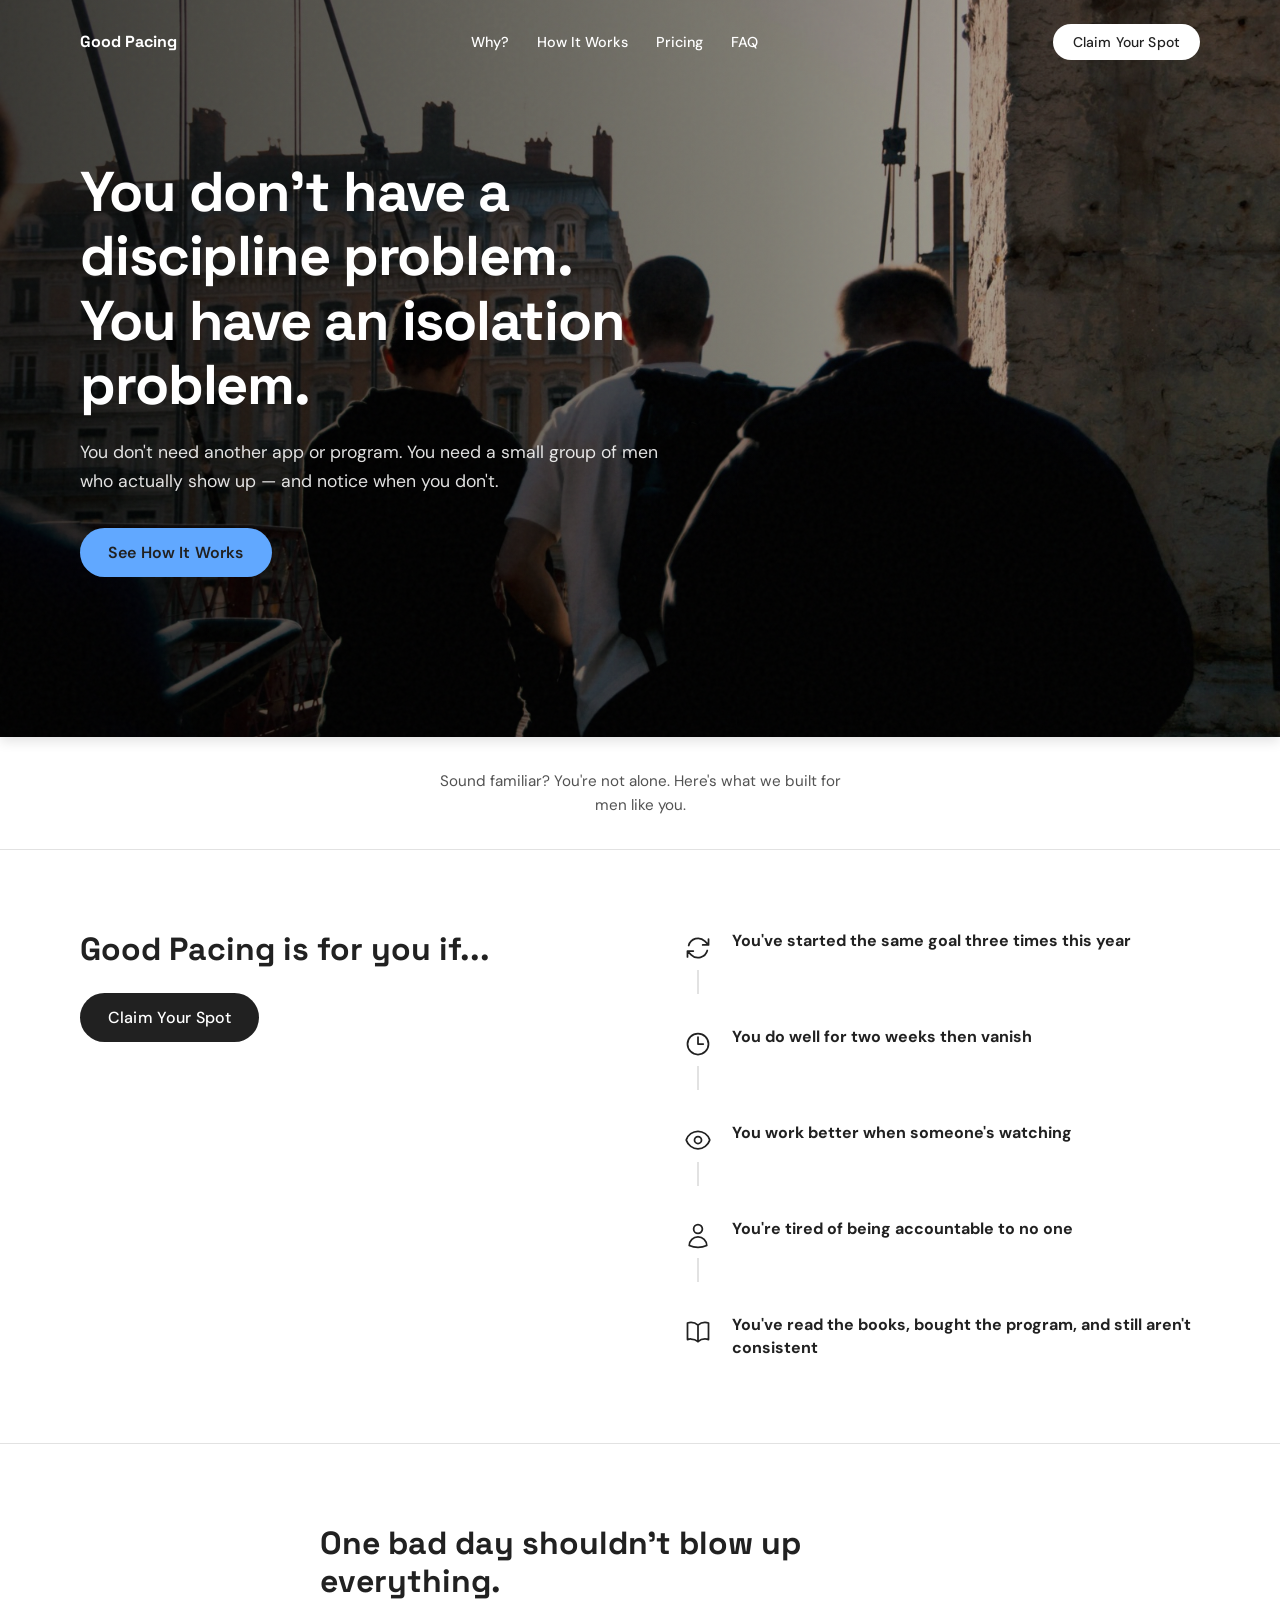
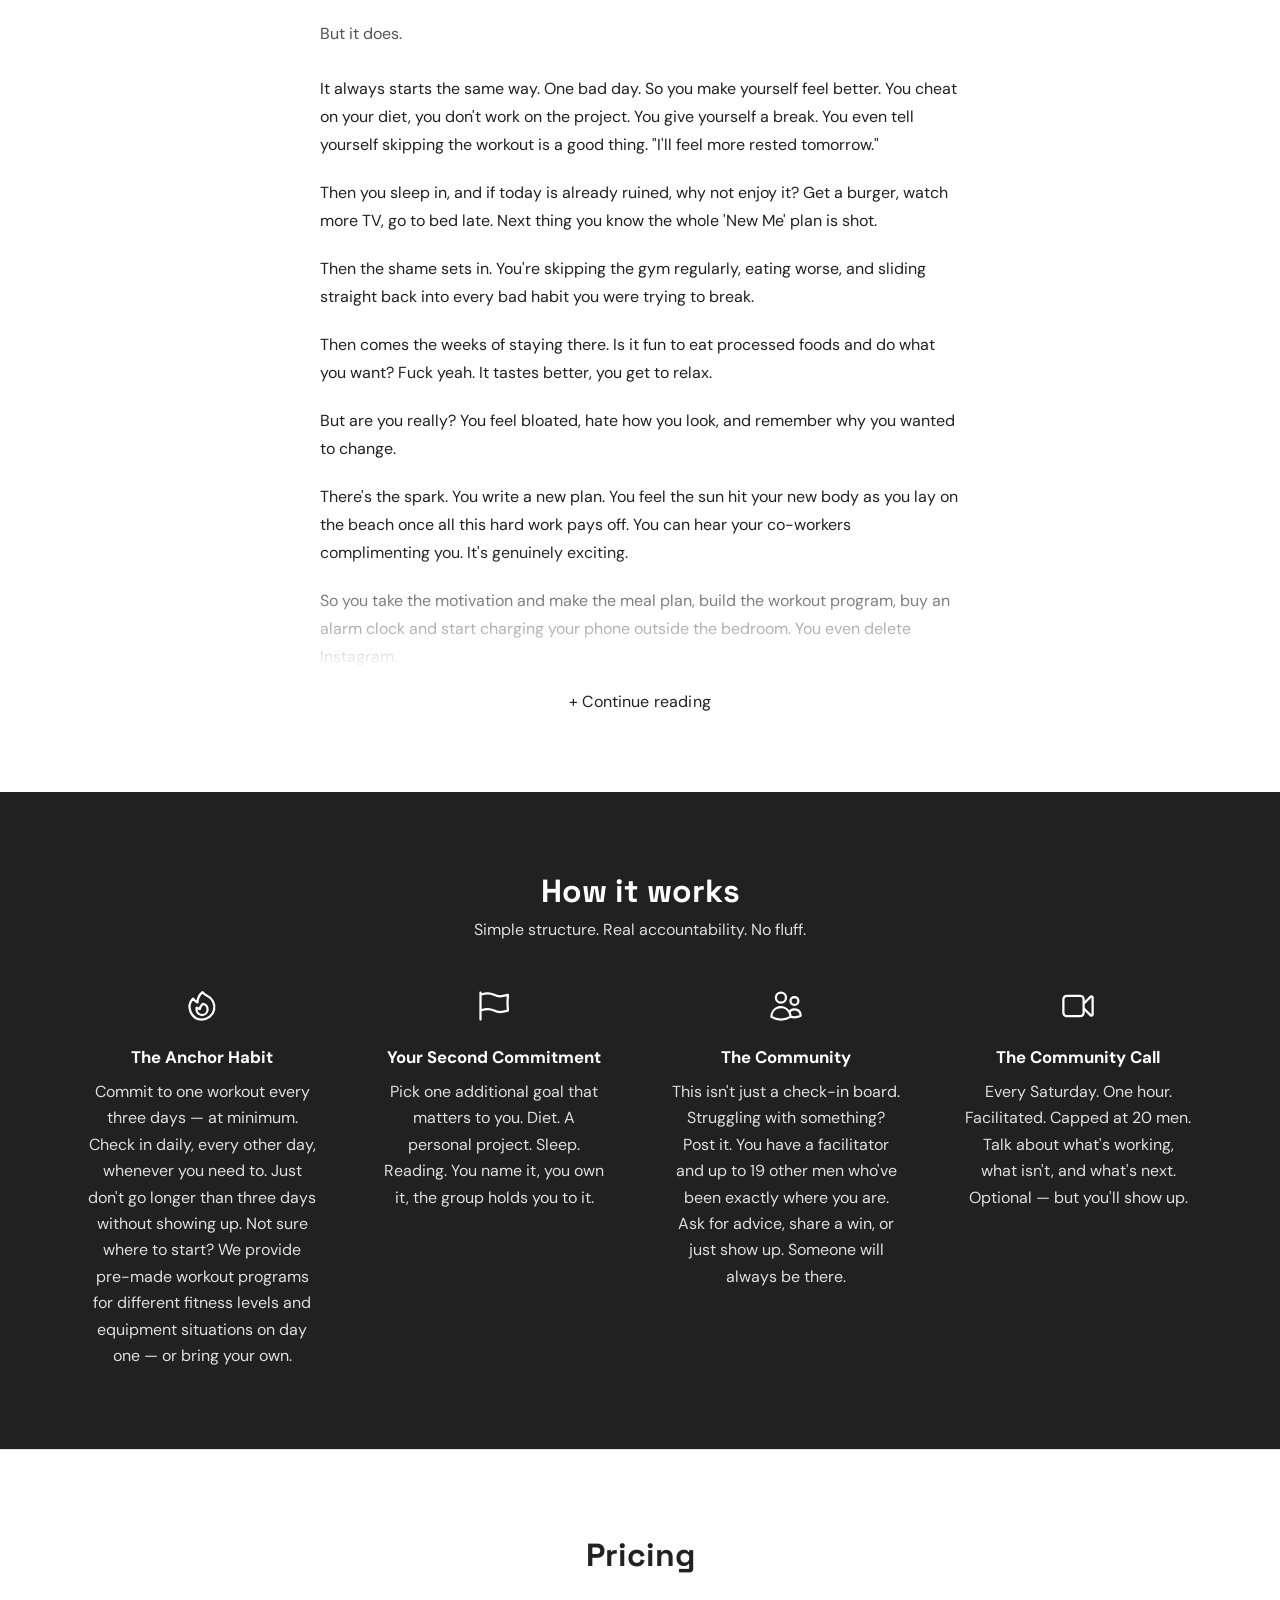
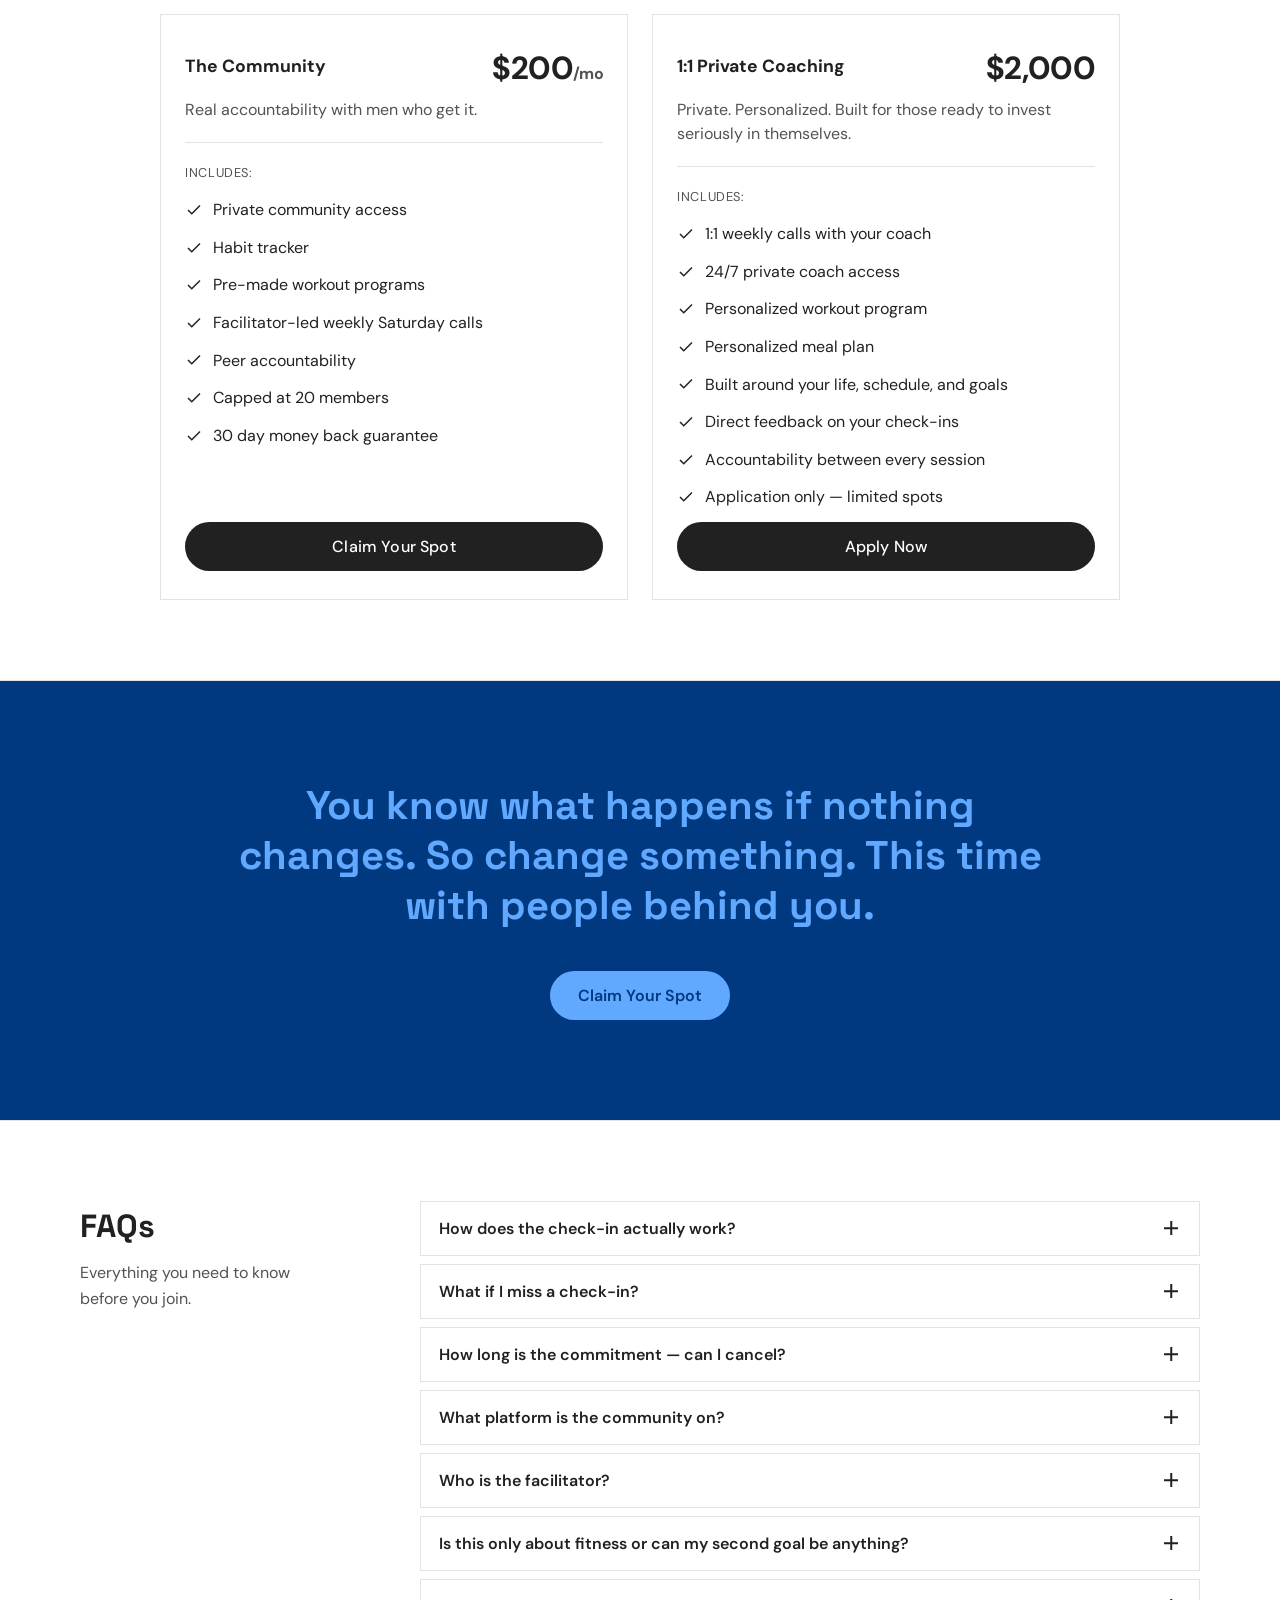
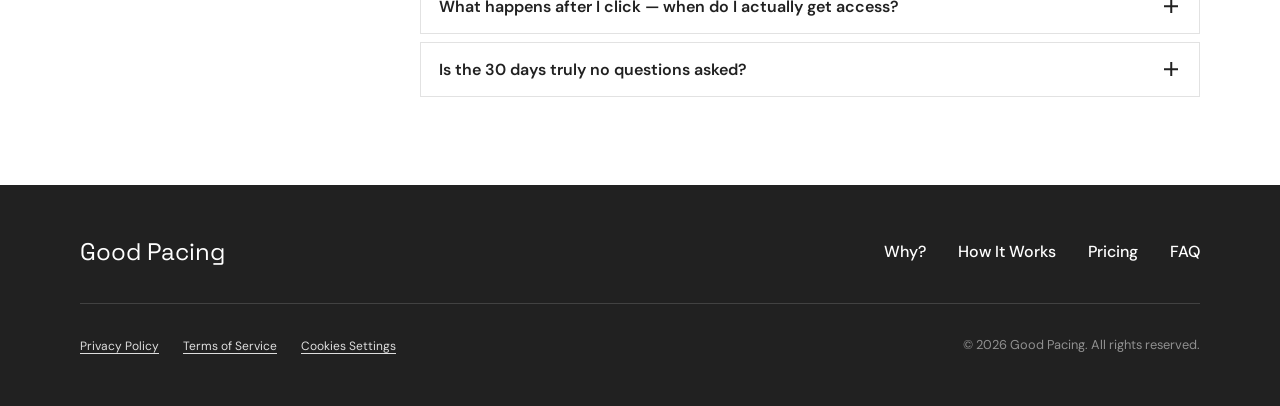
==== commit f12a5d7b: "Update hero copy, CTA, and add transitional section per landing page edits - New headline: disciplin" ====
--- a/index.html
+++ b/index.html
@@ -4,6 +4,15 @@
 <meta charset="UTF-8">
 <meta name="viewport" content="width=device-width, initial-scale=1.0">
 <title>Good Pacing</title>
+<meta name="description" content="Good Pacing is a group accountability program for men who are done starting over. Commit to one workout every three days. Check in. Get called out. Build consistency together.">
+<meta name="robots" content="index, follow">
+<meta property="og:title" content="Good Pacing">
+<meta property="og:description" content="Good Pacing is a group accountability program for men who are done starting over. Commit to one workout every three days. Check in. Get called out. Build consistency together.">
+<meta property="og:url" content="https://www.goodpacing.com">
+<meta property="og:type" content="website">
+<meta name="twitter:card" content="summary">
+<meta name="twitter:title" content="Good Pacing">
+<meta name="twitter:description" content="Good Pacing is a group accountability program for men who are done starting over. Commit to one workout every three days. Check in. Get called out. Build consistency together.">
 <link rel="preconnect" href="https://fonts.googleapis.com">
 <link rel="preconnect" href="https://fonts.gstatic.com" crossorigin>
 <link href="https://fonts.googleapis.com/css2?family=DM+Sans:wght@400;500;700&family=Space+Grotesk:wght@500;600;700&display=swap" rel="stylesheet">
@@ -73,17 +82,19 @@
 <!-- ========== HERO ========== -->
 <section class="hero" id="top">
   <div class="hero-content">
-    <h1>Your goals don't need a better plan.<br>They need a witness.</h1>
-    <p>Not a course. Not a challenge. A group who actually shows up, and expects you to.</p>
+    <h1>You don't have a discipline problem.<br>You have an isolation problem.</h1>
+    <p>You don't need another app or program. You need a small group of men who actually show up — and notice when you don't.</p>
     <div class="hero-buttons">
-      <button class="btn-primary scroll-to-pricing">Claim Your Spot</button>
-      <button class="btn-secondary">Learn More</button>
+      <button class="btn-primary scroll-to-for-you">See How It Works</button>
     </div>
   </div>
 </section>
 
+<!-- ========== TRANSITIONAL LINE ========== -->
+<div class="hero-transition">Sound familiar? You're not alone. Here's what we built for men like you.</div>
+
 <!-- ========== THIS IS FOR YOU IF ========== -->
-<section class="for-you">
+<section class="for-you" id="for-you">
   <div class="for-you-left">
     <h2>Good Pacing is for you if...</h2>
     <button class="btn-primary scroll-to-pricing">Claim Your Spot</button>
@@ -561,7 +572,7 @@
   });
 
   function closeCoachingModal() {
-    if (!coachingSubmitted) gtag('event', 'form_abandon', { event_category: 'coaching' });
+    if (!coachingSubmitted) gtag('event', 'coaching_abandon');
     coachingModal.classList.remove('active');
     document.body.style.overflow = '';
   }
@@ -580,6 +591,12 @@
   document.querySelectorAll('.scroll-to-pricing').forEach(btn => {
     btn.addEventListener('click', () => {
       document.getElementById('pricing').scrollIntoView({ behavior: 'smooth' });
+    });
+  });
+
+  document.querySelectorAll('.scroll-to-for-you').forEach(btn => {
+    btn.addEventListener('click', () => {
+      document.getElementById('for-you').scrollIntoView({ behavior: 'smooth' });
     });
   });
 
@@ -594,7 +611,7 @@
   }
 
   function closeWaitlistModal() {
-    if (!waitlistSubmitted) gtag('event', 'form_abandon', { event_category: 'waitlist' });
+    if (!waitlistSubmitted) gtag('event', 'waitlist_abandon');
     modal.classList.remove('active');
     document.body.style.overflow = '';
   }
--- a/resources/css/styles.css
+++ b/resources/css/styles.css
@@ -214,6 +214,16 @@
 .hero-content {
   position: relative;
   z-index: 2;
+}
+
+.hero-transition {
+  text-align: center;
+  font-size: 0.95rem;
+  color: var(--gray-600);
+  padding: 32px 24px 32px;
+  max-width: 480px;
+  margin: 0 auto;
+  line-height: 1.6;
 }
 
 .hero h1 {
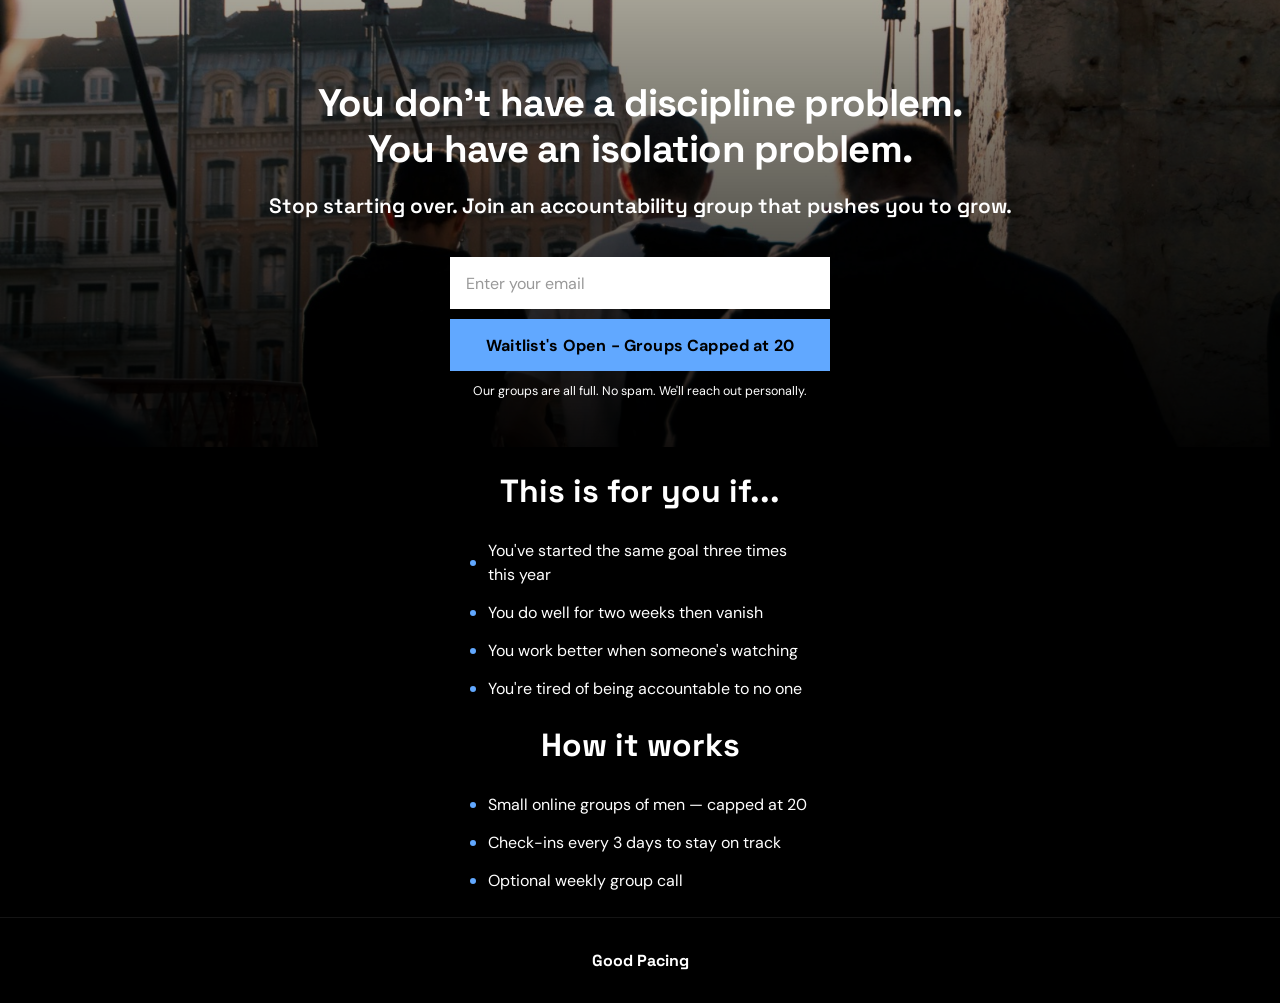
==== commit 09ec7f9c: "Rebuild homepage as minimal dark email capture page - New stripped-down index.html: hero + for you i" ====
--- a/index.html
+++ b/index.html
@@ -19,7 +19,6 @@
 <link rel="icon" type="image/svg+xml" href="favicon.svg">
 <link rel="preload" as="image" href="resources/images/hero-mobile.jpg" media="(max-width: 767px)">
 <link rel="preload" as="image" href="resources/images/hero-desktop.jpg" media="(min-width: 768px)">
-<link rel="stylesheet" href="resources/css/styles.css">
 <!-- Google tag (gtag.js) -->
 <script async src="https://www.googletagmanager.com/gtag/js?id=G-M9TCWKXNFJ"></script>
 <script>
@@ -45,628 +44,252 @@
 src="https://www.facebook.com/tr?id=920883820652395&ev=PageView&noscript=1"
 /></noscript>
 <!-- End Meta Pixel Code -->
+<style>
+  *, *::before, *::after { margin: 0; padding: 0; box-sizing: border-box; }
+
+  body {
+    font-family: 'DM Sans', sans-serif;
+    background: #000;
+    color: #fff;
+    -webkit-font-smoothing: antialiased;
+  }
+
+  h1, h2, h3 { color: #fff; }
+
+  /* ── HERO ── */
+  .hero {
+    display: flex;
+    align-items: center;
+    justify-content: center;
+    text-align: center;
+    padding: 80px 16px 48px;
+    background:
+      linear-gradient(to bottom, rgba(0,0,0,0.35) 0%, rgba(0,0,0,0.92) 100%),
+      url('resources/images/hero-mobile.jpg') center/cover no-repeat;
+  }
+
+  @media (min-width: 768px) {
+    .hero {
+      background:
+        linear-gradient(to bottom, rgba(0,0,0,0.35) 0%, rgba(0,0,0,0.92) 100%),
+        url('resources/images/hero-desktop.jpg') center/cover no-repeat;
+    }
+    .hero h1 { font-size: 3.8rem; }
+    .for-you h2, .how-it-works h2 { font-size: 2.6rem; }
+    .for-you li, .how-it-works li { font-size: 1.1rem; }
+  }
+
+  .hero-content {
+    max-width: 750px;
+    width: 100%;
+    margin: 0 auto;
+  }
+
+  .hero h1 {
+    font-family: 'Space Grotesk', sans-serif;
+    font-size: 2.4rem;
+    font-weight: 700;
+    line-height: 1.2;
+    letter-spacing: -0.02em;
+    color: #fff;
+    margin-bottom: 20px;
+    max-width: 750px;
+    margin-left: auto;
+    margin-right: auto;
+  }
+
+  .hero h2 {
+    font-family: 'Space Grotesk', sans-serif;
+    font-size: 1.3rem;
+    font-weight: 600;
+    color: #fff;
+    line-height: 1.4;
+    margin-bottom: 36px;
+  }
+
+  /* ── EMAIL FORM ── */
+  .email-form {
+    display: flex;
+    flex-direction: column;
+    gap: 10px;
+    max-width: 380px;
+    margin: 0 auto;
+  }
+
+  .email-form input[type="email"] {
+    width: 100%;
+    height: 52px;
+    padding: 0 16px;
+    font-family: 'DM Sans', sans-serif;
+    font-size: 1rem;
+    background: #fff;
+    color: #111;
+    border: none;
+    outline: none;
+  }
+
+  .email-form input[type="email"]::placeholder { color: #999; }
+
+  .email-form button {
+    width: 100%;
+    height: 52px;
+    background: #61a8ff;
+    color: #000;
+    font-family: 'DM Sans', sans-serif;
+    font-size: 1rem;
+    font-weight: 700;
+    border: none;
+    cursor: pointer;
+    letter-spacing: 0.01em;
+  }
+
+  .form-note {
+    font-size: 0.78rem;
+    color: #fff;
+    margin-top: 12px;
+    text-align: center;
+  }
+
+  /* ── FOR YOU IF ── */
+  .for-you {
+    background: #000;
+    padding: 24px 40px;
+    text-align: center;
+  }
+
+  .for-you h2 {
+    font-family: 'Space Grotesk', sans-serif;
+    font-size: 2rem;
+    font-weight: 700;
+    color: #fff;
+    margin-bottom: 28px;
+  }
+
+  .for-you ul {
+    list-style: none;
+    max-width: 340px;
+    margin: 0 auto;
+    display: flex;
+    flex-direction: column;
+    gap: 14px;
+  }
+
+  .for-you li {
+    font-size: 1rem;
+    color: #fff;
+    line-height: 1.5;
+    text-align: left;
+    display: flex;
+    align-items: center;
+    gap: 12px;
+  }
+
+  .for-you li::before {
+    content: '';
+    width: 6px;
+    height: 6px;
+    min-width: 6px;
+    background: #61a8ff;
+    border-radius: 50%;
+  }
+
+  /* ── HOW IT WORKS ── */
+  .how-it-works {
+    background: #000;
+    padding: 0 40px 24px;
+    text-align: center;
+  }
+
+  .how-it-works h2 {
+    font-family: 'Space Grotesk', sans-serif;
+    font-size: 2rem;
+    font-weight: 700;
+    color: #fff;
+    margin-bottom: 28px;
+  }
+
+  .how-it-works ul {
+    list-style: none;
+    max-width: 340px;
+    margin: 0 auto;
+    display: flex;
+    flex-direction: column;
+    gap: 14px;
+  }
+
+  .how-it-works li {
+    font-size: 1rem;
+    color: #fff;
+    line-height: 1.5;
+    text-align: left;
+    display: flex;
+    align-items: center;
+    gap: 12px;
+  }
+
+  .how-it-works li::before {
+    content: '';
+    width: 6px;
+    height: 6px;
+    min-width: 6px;
+    background: #61a8ff;
+    border-radius: 50%;
+  }
+
+  /* ── FOOTER ── */
+  footer {
+    background: #000;
+    padding: 32px 40px;
+    text-align: center;
+    border-top: 1px solid rgba(255,255,255,0.08);
+    font-family: 'Space Grotesk', sans-serif;
+    font-size: 1rem;
+    font-weight: 700;
+    color: #fff;
+  }
+</style>
 </head>
 <body>
 
-<!-- ========== NAV ========== -->
-<nav class="navbar" id="navbar">
-  <div class="navbar-inner">
-    <div class="navbar-logo">Good Pacing</div>
-    <ul class="navbar-links">
-      <li><a href="#why">Why?</a></li>
-      <li><a href="#how-it-works">How It Works</a></li>
-      <li><a href="#pricing">Pricing</a></li>
-      <li><a href="#faq">FAQ</a></li>
-    </ul>
-    <button class="btn-primary navbar-cta scroll-to-pricing">Claim Your Spot</button>
-    <button class="navbar-hamburger" id="navHamburger" aria-label="Open menu">
-      <span></span><span></span><span></span>
-    </button>
-  </div>
-</nav>
-
-<!-- ========== MOBILE NAV DRAWER ========== -->
-<div class="nav-drawer" id="navDrawer">
-  <button class="nav-drawer-close" id="navDrawerClose" aria-label="Close menu">
-    <svg viewBox="0 0 24 24" fill="none" stroke="currentColor" stroke-width="2"><line x1="18" y1="6" x2="6" y2="18"/><line x1="6" y1="6" x2="18" y2="18"/></svg>
-  </button>
-  <ul class="nav-drawer-links">
-    <li><a href="#why" class="nav-drawer-link">Why?</a></li>
-    <li><a href="#how-it-works" class="nav-drawer-link">How It Works</a></li>
-    <li><a href="#pricing" class="nav-drawer-link">Pricing</a></li>
-    <li><a href="#faq" class="nav-drawer-link">FAQ</a></li>
-  </ul>
-</div>
-<div class="nav-overlay" id="navOverlay"></div>
-
 <!-- ========== HERO ========== -->
-<section class="hero" id="top">
+<section class="hero">
   <div class="hero-content">
     <h1>You don't have a discipline problem.<br>You have an isolation problem.</h1>
-    <p>You don't need another app or program. You need a small group of men who actually show up — and notice when you don't.</p>
-    <div class="hero-buttons">
-      <button class="btn-primary scroll-to-for-you">See How It Works</button>
-    </div>
+    <h2>Stop starting over. Join an accountability group that pushes you to grow.</h2>
+    <form class="email-form" action="https://api.web3forms.com/submit" method="POST">
+      <input type="hidden" name="access_key" value="a3724c7a-2ac0-4465-bc12-401c8fb7e119">
+      <input type="hidden" name="redirect" value="https://www.goodpacing.com/thank-you.html">
+      <input type="hidden" name="subject" value="New Waitlist Signup">
+      <input type="email" name="email" placeholder="Enter your email" autocomplete="email" required>
+      <button type="submit">Waitlist's Open - Groups Capped at 20</button>
+    </form>
+    <p class="form-note">Our groups are all full. No spam. We'll reach out personally.</p>
   </div>
 </section>
 
-<!-- ========== TRANSITIONAL LINE ========== -->
-<div class="hero-transition">Sound familiar? You're not alone. Here's what we built for men like you.</div>
-
-<!-- ========== THIS IS FOR YOU IF ========== -->
-<section class="for-you" id="for-you">
-  <div class="for-you-left">
-    <h2>Good Pacing is for you if...</h2>
-    <button class="btn-primary scroll-to-pricing">Claim Your Spot</button>
-  </div>
-  <div class="for-you-right">
-  <div class="for-you-item">
-    <div class="for-you-icon-col">
-      <div class="for-you-icon">
-        <svg viewBox="0 0 24 24" fill="none" stroke="currentColor" stroke-width="1.5"><path stroke-linecap="round" stroke-linejoin="round" d="M16.023 9.348h4.992v-.001M2.985 19.644v-4.992m0 0h4.992m-4.993 0l3.181 3.183a8.25 8.25 0 0013.803-3.7M4.031 9.865a8.25 8.25 0 0113.803-3.7l3.181 3.182m0-4.991v4.99"/></svg>
-      </div>
-      <div class="for-you-line"></div>
-    </div>
-    <div class="for-you-text">
-      <h3>You've started the same goal three times this year</h3>
-    </div>
-  </div>
-
-  <div class="for-you-item">
-    <div class="for-you-icon-col">
-      <div class="for-you-icon">
-        <svg viewBox="0 0 24 24" fill="none" stroke="currentColor" stroke-width="1.5"><path stroke-linecap="round" stroke-linejoin="round" d="M12 6v6h4.5m4.5 0a9 9 0 11-18 0 9 9 0 0118 0z"/></svg>
-      </div>
-      <div class="for-you-line"></div>
-    </div>
-    <div class="for-you-text">
-      <h3>You do well for two weeks then vanish</h3>
-    </div>
-  </div>
-
-  <div class="for-you-item">
-    <div class="for-you-icon-col">
-      <div class="for-you-icon">
-        <svg viewBox="0 0 24 24" fill="none" stroke="currentColor" stroke-width="1.5"><path stroke-linecap="round" stroke-linejoin="round" d="M2.036 12.322a1.012 1.012 0 010-.639C3.423 7.51 7.36 4.5 12 4.5c4.638 0 8.573 3.007 9.963 7.178.07.207.07.431 0 .639C20.577 16.49 16.64 19.5 12 19.5c-4.638 0-8.573-3.007-9.963-7.178z"/><path stroke-linecap="round" stroke-linejoin="round" d="M15 12a3 3 0 11-6 0 3 3 0 016 0z"/></svg>
-      </div>
-      <div class="for-you-line"></div>
-    </div>
-    <div class="for-you-text">
-      <h3>You work better when someone's watching</h3>
-    </div>
-  </div>
-
-  <div class="for-you-item">
-    <div class="for-you-icon-col">
-      <div class="for-you-icon">
-        <svg viewBox="0 0 24 24" fill="none" stroke="currentColor" stroke-width="1.5"><path stroke-linecap="round" stroke-linejoin="round" d="M15.75 6a3.75 3.75 0 11-7.5 0 3.75 3.75 0 017.5 0zM4.501 20.118a7.5 7.5 0 0114.998 0A17.933 17.933 0 0112 21.75c-2.676 0-5.216-.584-7.499-1.632z"/></svg>
-      </div>
-      <div class="for-you-line"></div>
-    </div>
-    <div class="for-you-text">
-      <h3>You're tired of being accountable to no one</h3>
-    </div>
-  </div>
-
-  <div class="for-you-item">
-    <div class="for-you-icon-col">
-      <div class="for-you-icon">
-        <svg viewBox="0 0 24 24" fill="none" stroke="currentColor" stroke-width="1.5"><path stroke-linecap="round" stroke-linejoin="round" d="M12 6.042A8.967 8.967 0 006 3.75c-1.052 0-2.062.18-3 .512v14.25A8.987 8.987 0 016 18c2.305 0 4.408.867 6 2.292m0-14.25a8.966 8.966 0 016-2.292c1.052 0 2.062.18 3 .512v14.25A8.987 8.987 0 0018 18a8.967 8.967 0 00-6 2.292m0-14.25v14.25"/></svg>
-      </div>
-    </div>
-    <div class="for-you-text">
-      <h3>You've read the books, bought the program, and still aren't consistent</h3>
-    </div>
-  </div>
-  </div>
+<!-- ========== FOR YOU IF ========== -->
+<section class="for-you">
+  <h2>This is for you if...</h2>
+  <ul>
+    <li>You've started the same goal three times this year</li>
+    <li>You do well for two weeks then vanish</li>
+    <li>You work better when someone's watching</li>
+    <li>You're tired of being accountable to no one</li>
+  </ul>
 </section>
 
-<!-- ========== LONG PAS ========== -->
-<section class="pas" id="why">
-  <h2>One bad day shouldn't blow up everything.</h2>
-  <p class="pas-lead">But it does.</p>
-  <div class="pas-body-wrap">
-    <div class="pas-body">
-      <p>It always starts the same way. One bad day. So you make yourself feel better. You cheat on your diet, you don't work on the project. You give yourself a break. You even tell yourself skipping the workout is a good thing. "I'll feel more rested tomorrow."</p>
-      <p>Then you sleep in, and if today is already ruined, why not enjoy it? Get a burger, watch more TV, go to bed late. Next thing you know the whole 'New Me' plan is shot.</p>
-      <p>Then the shame sets in. You're skipping the gym regularly, eating worse, and sliding straight back into every bad habit you were trying to break.</p>
-      <p>Then comes the weeks of staying there. Is it fun to eat processed foods and do what you want? Fuck yeah. It tastes better, you get to relax.</p>
-      <p>But are you really? You feel bloated, hate how you look, and remember why you wanted to change.</p>
-      <p>There's the spark. You write a new plan. You feel the sun hit your new body as you lay on the beach once all this hard work pays off. You can hear your co-workers complimenting you. It's genuinely exciting.</p>
-      <p>So you take the motivation and make the meal plan, build the workout program, buy an alarm clock and start charging your phone outside the bedroom. You even delete Instagram.</p>
-    </div>
-    <div class="pas-fade"></div>
-  </div>
-  <div class="pas-body-rest">
-    <div class="pas-body">
-      <p>You account for everything that derailed you last time. You didn't fail — you learned.</p>
-      <p>It starts off great. You feel better, you're waking up early, you're reading more than ever and the scale is going down week by week. Then BOOM, your boss has a shit day and takes it out on you. Or you sleep in by accident. You celebrate too hard one weekend and can't workout. You get the flu. But surely it won't unravel again, you'll hop back on. But it does unravel, and you don't hop right back on.</p>
-      <p>You collect pages of failed habit trackers, put the weight back on, lose the strength, have more self-help books than you'd ever admit. What did this 'New Plan' get you besides a deep animosity toward your own potential.</p>
-      <p>You don't blame anyone else, you take responsibility, but that doesn't make the shame smaller. You're still angry. Still frustrated. Still on the same hamster wheel.</p>
-      <p>And the worst part? If you got that spark again — and you will — will it be the same?</p>
-      <p>The wheel doesn't stop because you try harder. You've proven that. It stops when you invest in yourself the right way. Not another program. Not another plan. A group that's in it with you — because they've been exactly where you are. You check in. You get called out. You help others do the same. Consistency stops being something you chase alone and starts being something you build together.</p>
-    </div>
-  </div>
-  <button class="pas-read-more">+ Continue reading</button>
+<!-- ========== HOW IT WORKS ========== -->
+<section class="how-it-works">
+  <h2>How it works</h2>
+  <ul>
+    <li>Small online groups of men — capped at 20</li>
+    <li>Check-ins every 3 days to stay on track</li>
+    <li>Optional weekly group call</li>
+  </ul>
 </section>
 
-<!-- ========== HOW IT WORKS ========== -->
-<section class="how-it-works" id="how-it-works">
-  <h2>How it works</h2>
-  <p>Simple structure. Real accountability. No fluff.</p>
-
-  <div class="hiw-items">
-  <div class="hiw-item">
-    <div class="hiw-icon">
-      <svg viewBox="0 0 24 24" fill="none" stroke="currentColor" stroke-width="1.5"><path stroke-linecap="round" stroke-linejoin="round" d="M15.362 5.214A8.252 8.252 0 0112 21 8.25 8.25 0 016.038 7.048 8.287 8.287 0 009 9.6a8.983 8.983 0 013.361-6.867 8.21 8.21 0 003 2.48z"/><path stroke-linecap="round" stroke-linejoin="round" d="M12 18a3.75 3.75 0 00.495-7.467 5.99 5.99 0 00-1.925 3.546 5.974 5.974 0 01-2.133-1A3.75 3.75 0 0012 18z"/></svg>
-    </div>
-    <h3>The Anchor Habit</h3>
-    <p>Commit to one workout every three days — at minimum. Check in daily, every other day, whenever you need to. Just don't go longer than three days without showing up. Not sure where to start? We provide pre-made workout programs for different fitness levels and equipment situations on day one — or bring your own.</p>
-  </div>
-
-  <div class="hiw-item">
-    <div class="hiw-icon">
-      <svg viewBox="0 0 24 24" fill="none" stroke="currentColor" stroke-width="1.5"><path stroke-linecap="round" stroke-linejoin="round" d="M3 3v1.5M3 21v-6m0 0l2.77-.693a9 9 0 016.208.682l.108.054a9 9 0 006.086.71l3.114-.732a48.524 48.524 0 01-.005-10.499l-3.11.732a9 9 0 01-6.085-.711l-.108-.054a9 9 0 00-6.208-.682L3 4.5M3 15V4.5"/></svg>
-    </div>
-    <h3>Your Second Commitment</h3>
-    <p>Pick one additional goal that matters to you. Diet. A personal project. Sleep. Reading. You name it, you own it, the group holds you to it.</p>
-  </div>
-
-  <div class="hiw-item">
-    <div class="hiw-icon">
-      <svg viewBox="0 0 24 24" fill="none" stroke="currentColor" stroke-width="1.5"><path stroke-linecap="round" stroke-linejoin="round" d="M15 19.128a9.38 9.38 0 002.625.372 9.337 9.337 0 004.121-.952 4.125 4.125 0 00-7.533-2.493M15 19.128v-.003c0-1.113-.285-2.16-.786-3.07M15 19.128v.106A12.318 12.318 0 018.624 21c-2.331 0-4.512-.645-6.374-1.766l-.001-.109a6.375 6.375 0 0111.964-3.07M12 6.375a3.375 3.375 0 11-6.75 0 3.375 3.375 0 016.75 0zm8.25 2.25a2.625 2.625 0 11-5.25 0 2.625 2.625 0 015.25 0z"/></svg>
-    </div>
-    <h3>The Community</h3>
-    <p>This isn't just a check-in board. Struggling with something? Post it. You have a facilitator and up to 19 other men who've been exactly where you are. Ask for advice, share a win, or just show up. Someone will always be there.</p>
-  </div>
-
-  <div class="hiw-item">
-    <div class="hiw-icon">
-      <svg viewBox="0 0 24 24" fill="none" stroke="currentColor" stroke-width="1.5"><path stroke-linecap="round" d="M15.75 10.5l4.72-4.72a.75.75 0 011.28.53v11.38a.75.75 0 01-1.28.53l-4.72-4.72M4.5 18.75h9a2.25 2.25 0 002.25-2.25v-9a2.25 2.25 0 00-2.25-2.25h-9A2.25 2.25 0 002.25 7.5v9a2.25 2.25 0 002.25 2.25z"/></svg>
-    </div>
-    <h3>The Community Call</h3>
-    <p>Every Saturday. One hour. Facilitated. Capped at 20 men. Talk about what's working, what isn't, and what's next. Optional — but you'll show up.</p>
-  </div>
-  </div>
-</section>
-
-<!-- ========== PRICING ========== -->
-<section class="pricing" id="pricing">
-  <h2>Pricing</h2>
-
-  <div class="pricing-cards">
-  <div class="pricing-card">
-    <div class="pricing-card-header">
-      <h3>The Community</h3>
-      <div class="pricing-card-price">$200<span>/mo</span></div>
-    </div>
-    <p>Real accountability with men who get it.</p>
-    <div class="pricing-divider"></div>
-    <div class="includes-label">Includes:</div>
-    <div class="pricing-feature">
-      <svg viewBox="0 0 24 24" fill="none" stroke="currentColor" stroke-width="2"><polyline points="20 6 9 17 4 12"/></svg>
-      Private community access
-    </div>
-    <div class="pricing-feature">
-      <svg viewBox="0 0 24 24" fill="none" stroke="currentColor" stroke-width="2"><polyline points="20 6 9 17 4 12"/></svg>
-      Habit tracker
-    </div>
-    <div class="pricing-feature">
-      <svg viewBox="0 0 24 24" fill="none" stroke="currentColor" stroke-width="2"><polyline points="20 6 9 17 4 12"/></svg>
-      Pre-made workout programs
-    </div>
-    <div class="pricing-feature">
-      <svg viewBox="0 0 24 24" fill="none" stroke="currentColor" stroke-width="2"><polyline points="20 6 9 17 4 12"/></svg>
-      Facilitator-led weekly Saturday calls
-    </div>
-    <div class="pricing-feature">
-      <svg viewBox="0 0 24 24" fill="none" stroke="currentColor" stroke-width="2"><polyline points="20 6 9 17 4 12"/></svg>
-      Peer accountability
-    </div>
-    <div class="pricing-feature">
-      <svg viewBox="0 0 24 24" fill="none" stroke="currentColor" stroke-width="2"><polyline points="20 6 9 17 4 12"/></svg>
-      Capped at 20 members
-    </div>
-    <div class="pricing-feature">
-      <svg viewBox="0 0 24 24" fill="none" stroke="currentColor" stroke-width="2"><polyline points="20 6 9 17 4 12"/></svg>
-      30 day money back guarantee
-    </div>
-    <button class="btn-primary" id="communityClaimBtn">Claim Your Spot</button>
-  </div>
-
-  <div class="pricing-card">
-    <div class="pricing-card-header">
-      <h3>1:1 Private Coaching</h3>
-      <div class="pricing-card-price">$2,000</div>
-    </div>
-    <p>Private. Personalized. Built for those ready to invest seriously in themselves.</p>
-    <div class="pricing-divider"></div>
-    <div class="includes-label">Includes:</div>
-    <div class="pricing-feature">
-      <svg viewBox="0 0 24 24" fill="none" stroke="currentColor" stroke-width="2"><polyline points="20 6 9 17 4 12"/></svg>
-      1:1 weekly calls with your coach
-    </div>
-    <div class="pricing-feature">
-      <svg viewBox="0 0 24 24" fill="none" stroke="currentColor" stroke-width="2"><polyline points="20 6 9 17 4 12"/></svg>
-      24/7 private coach access
-    </div>
-    <div class="pricing-feature">
-      <svg viewBox="0 0 24 24" fill="none" stroke="currentColor" stroke-width="2"><polyline points="20 6 9 17 4 12"/></svg>
-      Personalized workout program
-    </div>
-    <div class="pricing-feature">
-      <svg viewBox="0 0 24 24" fill="none" stroke="currentColor" stroke-width="2"><polyline points="20 6 9 17 4 12"/></svg>
-      Personalized meal plan
-    </div>
-    <div class="pricing-feature">
-      <svg viewBox="0 0 24 24" fill="none" stroke="currentColor" stroke-width="2"><polyline points="20 6 9 17 4 12"/></svg>
-      Built around your life, schedule, and goals
-    </div>
-    <div class="pricing-feature">
-      <svg viewBox="0 0 24 24" fill="none" stroke="currentColor" stroke-width="2"><polyline points="20 6 9 17 4 12"/></svg>
-      Direct feedback on your check-ins
-    </div>
-    <div class="pricing-feature">
-      <svg viewBox="0 0 24 24" fill="none" stroke="currentColor" stroke-width="2"><polyline points="20 6 9 17 4 12"/></svg>
-      Accountability between every session
-    </div>
-    <div class="pricing-feature">
-      <svg viewBox="0 0 24 24" fill="none" stroke="currentColor" stroke-width="2"><polyline points="20 6 9 17 4 12"/></svg>
-      Application only — limited spots
-    </div>
-    <button class="btn-primary" id="coachingApplyBtn">Apply Now</button>
-  </div>
-  </div>
-</section>
-
-<!-- ========== FINAL CTA ========== -->
-<section class="final-cta">
-  <div class="final-cta-inner">
-    <h2>You know what happens if nothing changes. So change something. This time with people behind you.</h2>
-    <div class="final-cta-buttons">
-      <button class="btn-cta" id="ctaClaimBtn">Claim Your Spot</button>
-      <button class="btn-cta-secondary">Learn More</button>
-    </div>
-  </div>
-</section>
-
-<!-- ========== FAQ ========== -->
-<section class="faq" id="faq">
-  <div class="faq-left">
-    <h2>FAQs</h2>
-    <p>Everything you need to know before you join.</p>
-  </div>
-  <div class="faq-right">
-  <div class="faq-item">
-    <button class="faq-question">
-      How does the check-in actually work?
-      <span class="faq-icon"></span>
-    </button>
-    <div class="faq-answer">
-      <p>You post in the private community every three days — minimum. Share your workout, your progress on your second goal, or just show up. Daily check-ins are encouraged.</p>
-    </div>
-  </div>
-
-  <div class="faq-item">
-    <button class="faq-question">
-      What if I miss a check-in?
-      <span class="faq-icon"></span>
-    </button>
-    <div class="faq-answer">
-      <p>Someone will notice. That's the point. The facilitator and your peers will call it out — not to shame you, but because that's what you signed up for.</p>
-    </div>
-  </div>
-
-  <div class="faq-item">
-    <button class="faq-question">
-      How long is the commitment — can I cancel?
-      <span class="faq-icon"></span>
-    </button>
-    <div class="faq-answer">
-      <p>Month to month. No contracts. Cancel anytime. We do ask that you give it a real shot before you decide.</p>
-    </div>
-  </div>
-
-  <div class="faq-item">
-    <button class="faq-question">
-      What platform is the community on?
-      <span class="faq-icon"></span>
-    </button>
-    <div class="faq-answer">
-      <p>A private community platform. Details shared on day one after you join.</p>
-    </div>
-  </div>
-
-  <div class="faq-item">
-    <button class="faq-question">
-      Who is the facilitator?
-      <span class="faq-icon"></span>
-    </button>
-    <div class="faq-answer">
-      <p>A real person — not a bot, not an algorithm. Details on your facilitator are shared when your cohort opens.</p>
-    </div>
-  </div>
-
-  <div class="faq-item">
-    <button class="faq-question">
-      Is this only about fitness or can my second goal be anything?
-      <span class="faq-icon"></span>
-    </button>
-    <div class="faq-answer">
-      <p>Fitness is the anchor habit. Your second goal is entirely yours — diet, a project, reading, sleep, whatever matters most to you right now.</p>
-    </div>
-  </div>
-
-  <div class="faq-item">
-    <button class="faq-question">
-      What happens after I click — when do I actually get access?
-      <span class="faq-icon"></span>
-    </button>
-    <div class="faq-answer">
-      <p>You'll be added to the waitlist and contacted personally when the next cohort opens.</p>
-    </div>
-  </div>
-
-  <div class="faq-item">
-    <button class="faq-question">
-      Is the 30 days truly no questions asked?
-      <span class="faq-icon"></span>
-    </button>
-    <div class="faq-answer">
-      <p>Yes. If it's not for you in the first 30 days, we'll refund you. No hoops.</p>
-    </div>
-  </div>
-
-  </div>
-</section>
-
 <!-- ========== FOOTER ========== -->
-<footer class="footer">
-  <div class="footer-top">
-    <div class="footer-logo">Good Pacing</div>
-    <ul class="footer-links">
-      <li><a href="#why">Why?</a></li>
-      <li><a href="#how-it-works">How It Works</a></li>
-      <li><a href="#pricing">Pricing</a></li>
-      <li><a href="#faq">FAQ</a></li>
-    </ul>
-
-  </div>
-  <div class="footer-divider"></div>
-  <div class="footer-bottom">
-    <ul class="footer-legal">
-      <li><a href="#">Privacy Policy</a></li>
-      <li><a href="#">Terms of Service</a></li>
-      <li><a href="#">Cookies Settings</a></li>
-    </ul>
-    <p class="footer-copy">&copy; 2026 Good Pacing. All rights reserved.</p>
-  </div>
-</footer>
-
-<!-- ========== COACHING MODAL ========== -->
-<div class="modal-overlay" id="coachingModal">
-  <div class="modal modal-coaching">
-    <button class="modal-close" id="coachingModalClose">
-      <svg viewBox="0 0 24 24" fill="none" stroke="currentColor" stroke-width="2"><line x1="18" y1="6" x2="6" y2="18"/><line x1="6" y1="6" x2="18" y2="18"/></svg>
-    </button>
-    <h3>Apply for Private Coaching.</h3>
-    <p>Limited spots. We read every application personally.</p>
-    <form action="https://api.web3forms.com/submit" method="POST" autocomplete="on" id="coachingForm">
-      <input type="hidden" name="access_key" value="c76031ee-f8f4-4cf1-8cc1-f2952a7b16fe">
-      <input type="hidden" name="redirect" value="https://www.goodpacing.com/thank-you.html">
-      <div class="modal-name-row">
-        <input type="text" name="first_name" placeholder="First name" autocomplete="given-name" required>
-        <input type="text" name="last_name" placeholder="Last name" autocomplete="family-name" required>
-      </div>
-      <input type="email" name="email" placeholder="Email" autocomplete="email" required>
-      <input type="tel" name="phone" placeholder="Phone" pattern="[\+\d][\d\s\-\(\)]{6,19}" title="Enter a valid phone number" autocomplete="tel" required>
-      <input type="hidden" name="date_of_birth" id="dobCombined">
-      <div class="modal-dob-row">
-        <select id="dobDay" autocomplete="bday-day" required>
-          <option value="" disabled selected>Day</option>
-        </select>
-        <select id="dobMonth" autocomplete="bday-month" required>
-          <option value="" disabled selected>Month</option>
-          <option>January</option><option>February</option><option>March</option>
-          <option>April</option><option>May</option><option>June</option>
-          <option>July</option><option>August</option><option>September</option>
-          <option>October</option><option>November</option><option>December</option>
-        </select>
-        <select id="dobYear" autocomplete="bday-year" required>
-          <option value="" disabled selected>Year</option>
-        </select>
-      </div>
-      <input type="text" name="city" placeholder="City" autocomplete="address-level2" required>
-      <label class="modal-label">What's the biggest thing holding you back right now?</label>
-      <textarea name="holding_back" required></textarea>
-      <label class="modal-label">What have you already tried and why didn't it stick?</label>
-      <textarea name="already_tried" required></textarea>
-      <label class="modal-label">What would success look like for you in 90 days?</label>
-      <textarea name="success_90_days" required></textarea>
-      <label class="modal-label">How committed are you on a scale of 1–10, and why didn't you pick a lower number?</label>
-      <textarea name="commitment" required></textarea>
-      <button type="submit" class="btn-primary">Submit Application</button>
-    </form>
-  </div>
-</div>
-
-<!-- ========== WAITLIST MODAL ========== -->
-<div class="modal-overlay" id="waitlistModal">
-  <div class="modal">
-    <button class="modal-close" id="modalClose">
-      <svg viewBox="0 0 24 24" fill="none" stroke="currentColor" stroke-width="2"><line x1="18" y1="6" x2="6" y2="18"/><line x1="6" y1="6" x2="18" y2="18"/></svg>
-    </button>
-    <div class="modal-form" id="modalForm">
-      <h3>This cohort is full.</h3>
-      <p>We're intentional with who we bring in — leave your details and you're first to know when we open again.</p>
-      <form action="https://api.web3forms.com/submit" method="POST">
-        <input type="hidden" name="access_key" value="a3724c7a-2ac0-4465-bc12-401c8fb7e119">
-        <input type="hidden" name="redirect" value="https://www.goodpacing.com/thank-you.html">
-        <input type="text" name="name" placeholder="Your name" autocomplete="name" required>
-        <input type="email" name="email" placeholder="Your email" autocomplete="email" required>
-        <button type="submit" class="btn-primary">Join the Waitlist</button>
-      </form>
-    </div>
-  </div>
-</div>
-
-<script>
-  // PAS read more
-  const pasReadMore = document.querySelector('.pas-read-more');
-  const pasBodyRest = document.querySelector('.pas-body-rest');
-  const pasFade = document.querySelector('.pas-fade');
-  if (pasReadMore && pasBodyRest) {
-    pasReadMore.addEventListener('click', () => {
-      pasBodyRest.classList.add('visible');
-      pasFade.style.display = 'none';
-      pasReadMore.classList.add('hidden');
-    });
-  }
-
-  // FAQ accordion
-  document.querySelectorAll('.faq-question').forEach(btn => {
-    btn.addEventListener('click', () => {
-      const item = btn.parentElement;
-      const wasOpen = item.classList.contains('open');
-      // Close all
-      document.querySelectorAll('.faq-item').forEach(i => i.classList.remove('open'));
-      // Toggle current
-      if (!wasOpen) item.classList.add('open');
-    });
-  });
-
-  // DOB dropdowns
-  const dobDay = document.getElementById('dobDay');
-  const dobMonth = document.getElementById('dobMonth');
-  const dobYear = document.getElementById('dobYear');
-  const dobCombined = document.getElementById('dobCombined');
-
-  for (let d = 1; d <= 31; d++) {
-    const o = document.createElement('option');
-    o.textContent = d;
-    dobDay.appendChild(o);
-  }
-  const currentYear = new Date().getFullYear();
-  for (let y = currentYear - 18; y >= 1940; y--) {
-    const o = document.createElement('option');
-    o.textContent = y;
-    dobYear.appendChild(o);
-  }
-
-  document.querySelector('#coachingModal form').addEventListener('submit', () => {
-    dobCombined.value = `${dobDay.value} ${dobMonth.value} ${dobYear.value}`;
-  });
-
-  // Coaching modal
-  const coachingModal = document.getElementById('coachingModal');
-  const coachingModalClose = document.getElementById('coachingModalClose');
-
-  let coachingSubmitted = false;
-  document.querySelector('#coachingModal form').addEventListener('submit', () => { coachingSubmitted = true; });
-
-  document.getElementById('coachingApplyBtn').addEventListener('click', () => {
-    coachingModal.classList.add('active');
-    coachingSubmitted = false;
-    document.body.style.overflow = 'hidden';
-    gtag('event', 'application_started', { event_category: 'coaching' });
-  });
-
-  function closeCoachingModal() {
-    if (!coachingSubmitted) gtag('event', 'coaching_abandon');
-    coachingModal.classList.remove('active');
-    document.body.style.overflow = '';
-  }
-
-  coachingModalClose.addEventListener('click', closeCoachingModal);
-
-  coachingModal.addEventListener('click', (e) => {
-    if (e.target === coachingModal) closeCoachingModal();
-  });
-
-  // Waitlist modal
-  const modal = document.getElementById('waitlistModal');
-  const modalForm = document.getElementById('modalForm');
-  const modalClose = document.getElementById('modalClose');
-
-  document.querySelectorAll('.scroll-to-pricing').forEach(btn => {
-    btn.addEventListener('click', () => {
-      document.getElementById('pricing').scrollIntoView({ behavior: 'smooth' });
-    });
-  });
-
-  document.querySelectorAll('.scroll-to-for-you').forEach(btn => {
-    btn.addEventListener('click', () => {
-      document.getElementById('for-you').scrollIntoView({ behavior: 'smooth' });
-    });
-  });
-
-  let waitlistSubmitted = false;
-  document.querySelector('#waitlistModal form').addEventListener('submit', () => { waitlistSubmitted = true; });
-
-  function openWaitlistModal() {
-    modal.classList.add('active');
-    modalForm.classList.remove('hidden');
-    waitlistSubmitted = false;
-    document.body.style.overflow = 'hidden';
-  }
-
-  function closeWaitlistModal() {
-    if (!waitlistSubmitted) gtag('event', 'waitlist_abandon');
-    modal.classList.remove('active');
-    document.body.style.overflow = '';
-  }
-
-  document.getElementById('communityClaimBtn').addEventListener('click', openWaitlistModal);
-  document.getElementById('ctaClaimBtn').addEventListener('click', openWaitlistModal);
-
-  modalClose.addEventListener('click', closeWaitlistModal);
-
-  modal.addEventListener('click', (e) => {
-    if (e.target === modal) closeWaitlistModal();
-  });
-
-  // Smooth scroll for Learn More
-  document.querySelector('.btn-secondary')?.addEventListener('click', () => {
-    document.querySelector('.for-you')?.scrollIntoView({ behavior: 'smooth' });
-  });
-
-  // Navbar: transparent over hero, pill when scrolled
-  const navbar = document.getElementById('navbar');
-  const heroSection = document.getElementById('top');
-  function updateNavbar() {
-    if (window.scrollY > 120) {
-      navbar.classList.add('scrolled');
-    } else {
-      navbar.classList.remove('scrolled');
-    }
-  }
-  window.addEventListener('scroll', updateNavbar, { passive: true });
-  updateNavbar();
-
-  // Mobile nav drawer
-  const navHamburger = document.getElementById('navHamburger');
-  const navDrawer = document.getElementById('navDrawer');
-  const navDrawerClose = document.getElementById('navDrawerClose');
-  const navOverlay = document.getElementById('navOverlay');
-
-  function openDrawer() {
-    navDrawer.classList.add('open');
-    navOverlay.classList.add('open');
-    document.body.style.overflow = 'hidden';
-  }
-  function closeDrawer() {
-    navDrawer.classList.remove('open');
-    navOverlay.classList.remove('open');
-    document.body.style.overflow = '';
-  }
-
-  navHamburger.addEventListener('click', openDrawer);
-  navDrawerClose.addEventListener('click', closeDrawer);
-  navOverlay.addEventListener('click', closeDrawer);
-  document.querySelectorAll('.nav-drawer-link, .nav-drawer-cta').forEach(el => {
-    el.addEventListener('click', closeDrawer);
-  });
-</script>
+<footer>Good Pacing</footer>
 
 </body>
 </html>
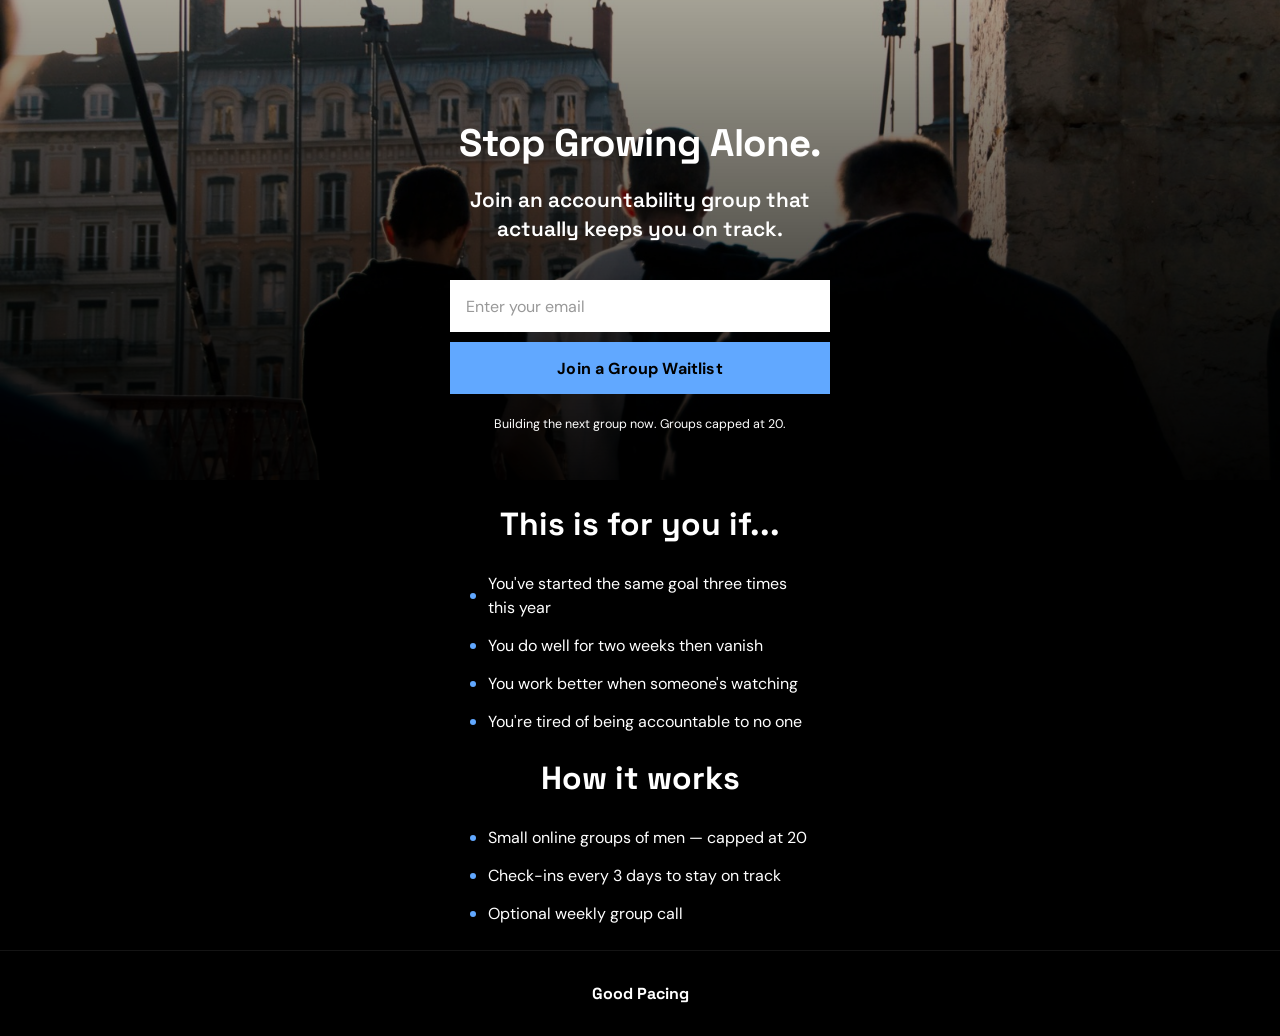
==== commit 7cdbf5a9: "Update hero copy, form layout, and subheader width - New headline: Stop Growing Alone. - New subhead" ====
--- a/index.html
+++ b/index.html
@@ -62,7 +62,7 @@
     align-items: center;
     justify-content: center;
     text-align: center;
-    padding: 80px 16px 48px;
+    padding: 120px 16px 48px;
     background:
       linear-gradient(to bottom, rgba(0,0,0,0.35) 0%, rgba(0,0,0,0.92) 100%),
       url('resources/images/hero-mobile.jpg') center/cover no-repeat;
@@ -83,6 +83,8 @@
     max-width: 750px;
     width: 100%;
     margin: 0 auto;
+    position: relative;
+    z-index: 2;
   }
 
   .hero h1 {
@@ -105,6 +107,9 @@
     color: #fff;
     line-height: 1.4;
     margin-bottom: 36px;
+    max-width: 420px;
+    margin-left: auto;
+    margin-right: auto;
   }
 
   /* ── EMAIL FORM ── */
@@ -112,8 +117,11 @@
     display: flex;
     flex-direction: column;
     gap: 10px;
+    width: 100%;
     max-width: 380px;
     margin: 0 auto;
+    position: relative;
+    z-index: 2;
   }
 
   .email-form input[type="email"] {
@@ -254,16 +262,16 @@
 <!-- ========== HERO ========== -->
 <section class="hero">
   <div class="hero-content">
-    <h1>You don't have a discipline problem.<br>You have an isolation problem.</h1>
-    <h2>Stop starting over. Join an accountability group that pushes you to grow.</h2>
+    <h1>Stop Growing Alone.</h1>
+    <h2>Join an accountability group that actually keeps you on track.</h2>
     <form class="email-form" action="https://api.web3forms.com/submit" method="POST">
       <input type="hidden" name="access_key" value="a3724c7a-2ac0-4465-bc12-401c8fb7e119">
       <input type="hidden" name="redirect" value="https://www.goodpacing.com/thank-you.html">
       <input type="hidden" name="subject" value="New Waitlist Signup">
       <input type="email" name="email" placeholder="Enter your email" autocomplete="email" required>
-      <button type="submit">Waitlist's Open - Groups Capped at 20</button>
+      <button type="submit">Join a Group Waitlist</button>
+      <p class="form-note">Building the next group now. Groups capped at 20.</p>
     </form>
-    <p class="form-note">Our groups are all full. No spam. We'll reach out personally.</p>
   </div>
 </section>
 
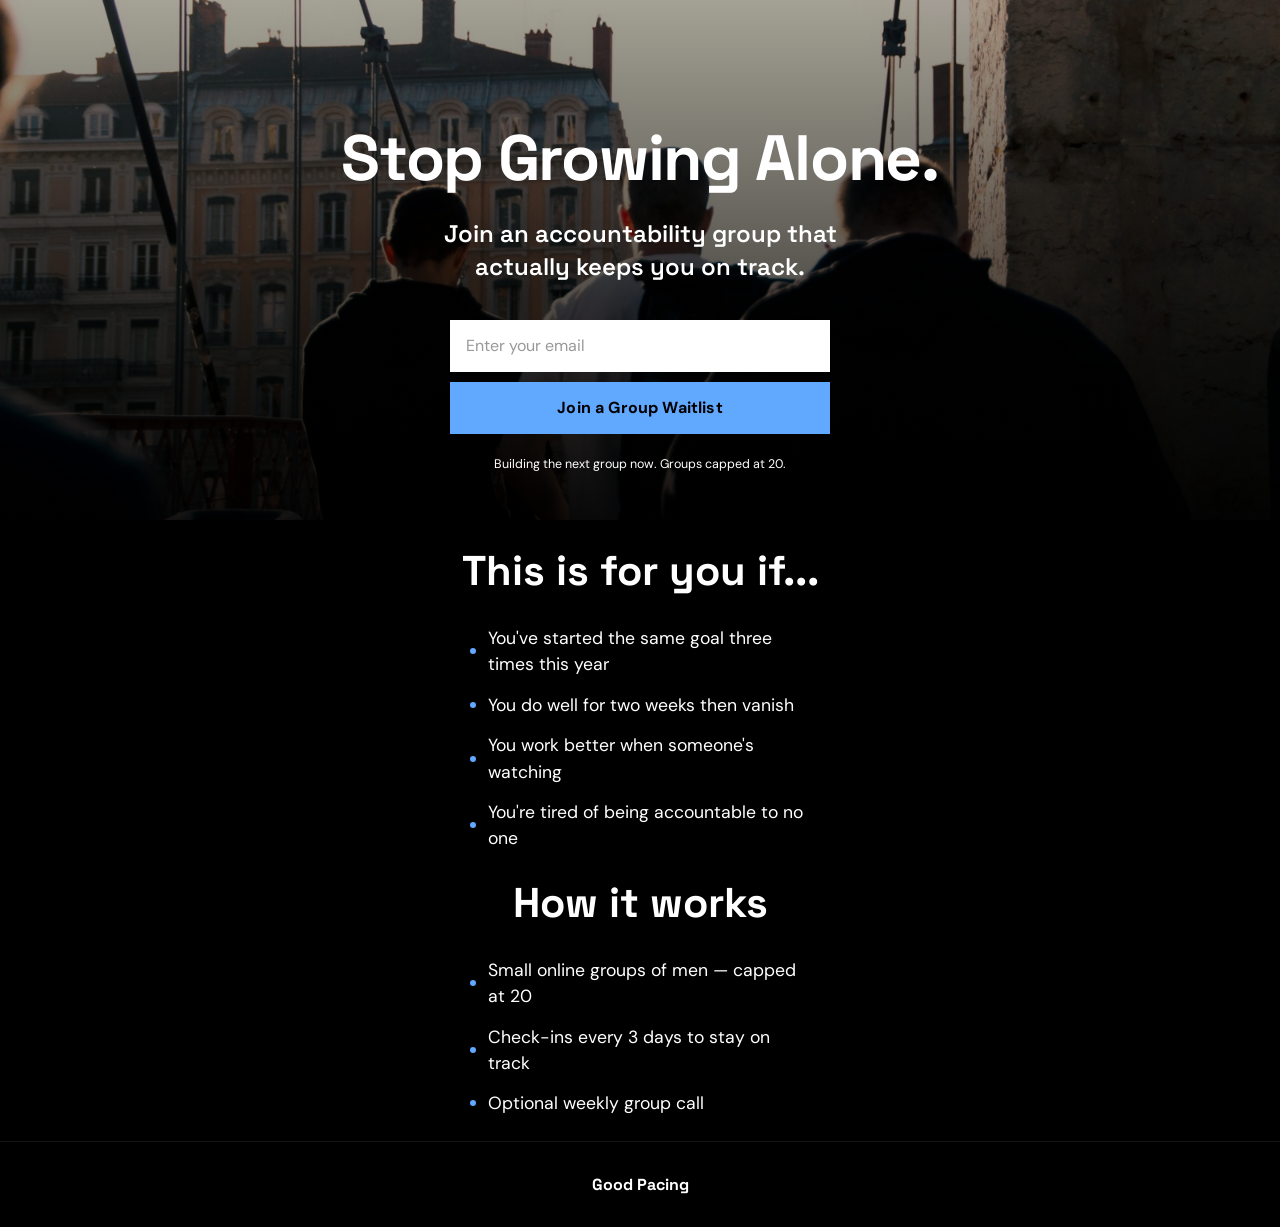
==== commit c9dd4b07: "Fix desktop media query order so h1 4rem applies correctly Co-Authored-By: Claude Sonnet 4.6 <norepl" ====
--- a/index.html
+++ b/index.html
@@ -68,16 +68,6 @@
       url('resources/images/hero-mobile.jpg') center/cover no-repeat;
   }
 
-  @media (min-width: 768px) {
-    .hero {
-      background:
-        linear-gradient(to bottom, rgba(0,0,0,0.35) 0%, rgba(0,0,0,0.92) 100%),
-        url('resources/images/hero-desktop.jpg') center/cover no-repeat;
-    }
-    .hero h1 { font-size: 3.8rem; }
-    .for-you h2, .how-it-works h2 { font-size: 2.6rem; }
-    .for-you li, .how-it-works li { font-size: 1.1rem; }
-  }
 
   .hero-content {
     max-width: 750px;
@@ -254,6 +244,17 @@
     font-size: 1rem;
     font-weight: 700;
     color: #fff;
+  }
+  @media (min-width: 768px) {
+    .hero {
+      background:
+        linear-gradient(to bottom, rgba(0,0,0,0.35) 0%, rgba(0,0,0,0.92) 100%),
+        url('resources/images/hero-desktop.jpg') center/cover no-repeat;
+    }
+    .hero h1 { font-size: 4rem; }
+    .hero h2 { font-size: 1.5rem; }
+    .for-you h2, .how-it-works h2 { font-size: 2.6rem; }
+    .for-you li, .how-it-works li { font-size: 1.1rem; }
   }
 </style>
 </head>
